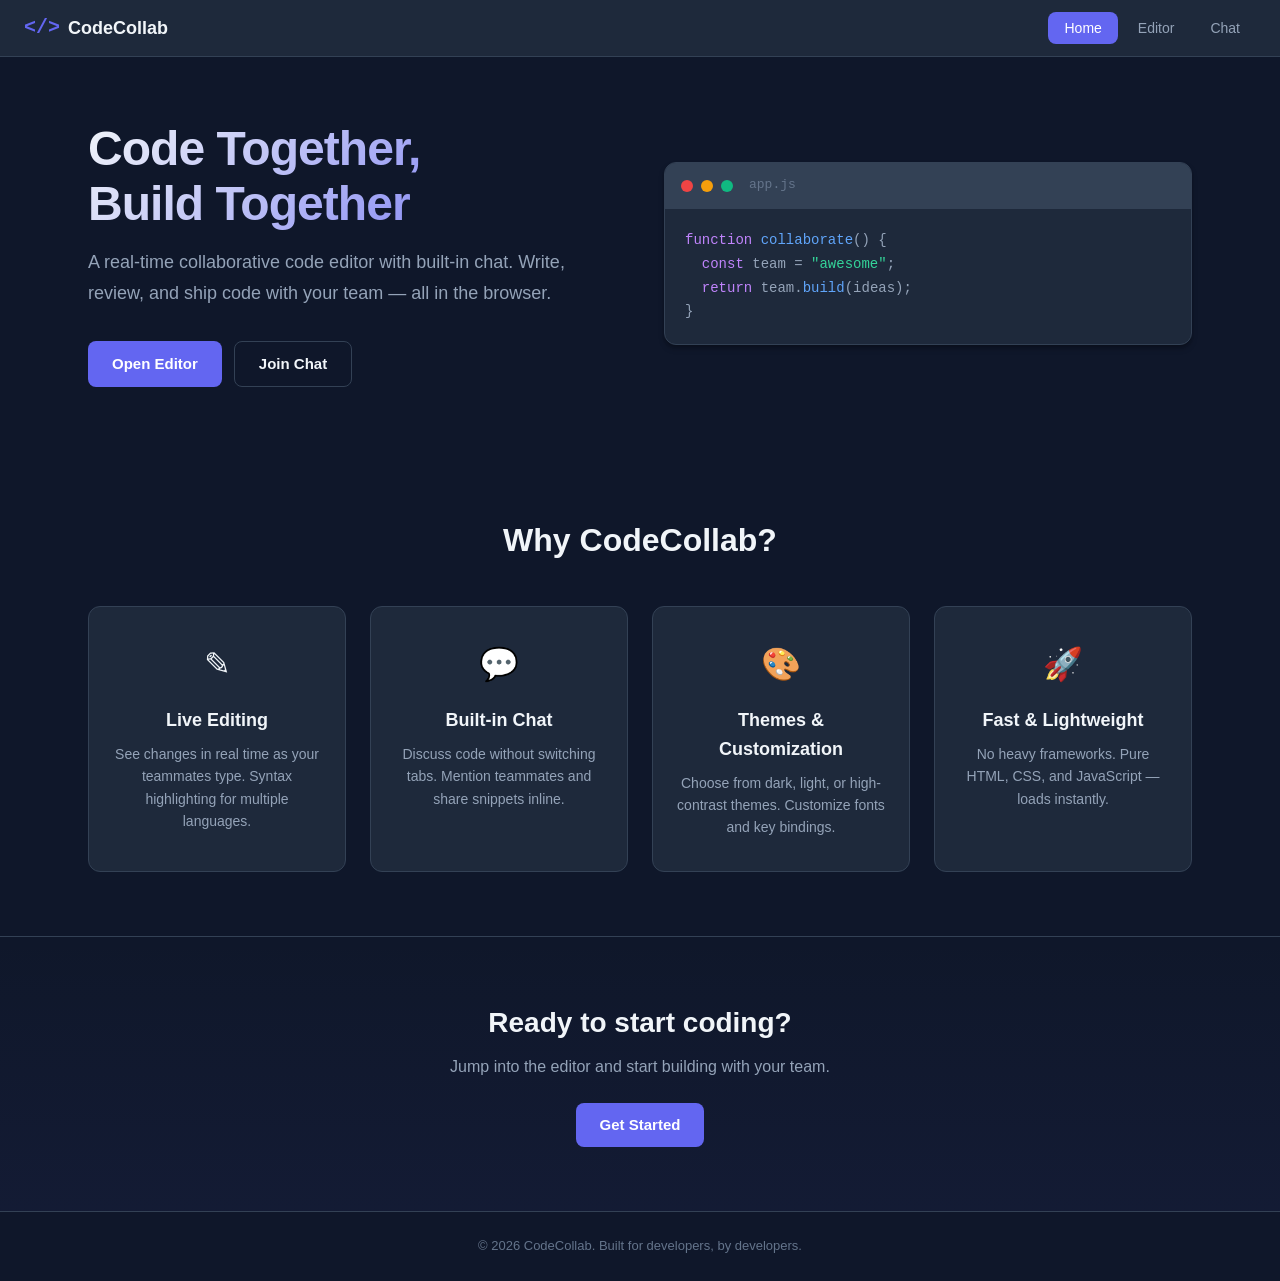
==== index.html @ 198707e9 "Add CodeCollab web app: landing page, code editor, and team chat - Landing page with hero section, f" ====
<!DOCTYPE html>
<html lang="en">
<head>
  <meta charset="UTF-8">
  <meta name="viewport" content="width=device-width, initial-scale=1.0">
  <title>CodeCollab — Code Together, Build Together</title>
  <link rel="stylesheet" href="css/styles.css">
  <link rel="stylesheet" href="css/landing.css">
</head>
<body>
  <nav class="navbar">
    <div class="nav-brand">
      <span class="logo">&#60;/&#62;</span>
      <span class="brand-name">CodeCollab</span>
    </div>
    <ul class="nav-links">
      <li><a href="index.html" class="active">Home</a></li>
      <li><a href="editor.html">Editor</a></li>
      <li><a href="chat.html">Chat</a></li>
    </ul>
  </nav>

  <main class="landing">
    <section class="hero">
      <div class="hero-content">
        <h1>Code Together,<br>Build Together</h1>
        <p class="hero-subtitle">
          A real-time collaborative code editor with built-in chat.
          Write, review, and ship code with your team — all in the browser.
        </p>
        <div class="hero-actions">
          <a href="editor.html" class="btn btn-primary">Open Editor</a>
          <a href="chat.html" class="btn btn-secondary">Join Chat</a>
        </div>
      </div>
      <div class="hero-visual">
        <div class="code-window">
          <div class="window-bar">
            <span class="dot red"></span>
            <span class="dot yellow"></span>
            <span class="dot green"></span>
            <span class="window-title">app.js</span>
          </div>
          <pre class="code-preview"><code><span class="kw">function</span> <span class="fn">collaborate</span>() {
  <span class="kw">const</span> team = <span class="str">"awesome"</span>;
  <span class="kw">return</span> team.<span class="fn">build</span>(ideas);
}</code></pre>
        </div>
      </div>
    </section>

    <section class="features">
      <h2>Why CodeCollab?</h2>
      <div class="feature-grid">
        <div class="feature-card">
          <div class="feature-icon">&#9998;</div>
          <h3>Live Editing</h3>
          <p>See changes in real time as your teammates type. Syntax highlighting for multiple languages.</p>
        </div>
        <div class="feature-card">
          <div class="feature-icon">&#128172;</div>
          <h3>Built-in Chat</h3>
          <p>Discuss code without switching tabs. Mention teammates and share snippets inline.</p>
        </div>
        <div class="feature-card">
          <div class="feature-icon">&#127912;</div>
          <h3>Themes &amp; Customization</h3>
          <p>Choose from dark, light, or high-contrast themes. Customize fonts and key bindings.</p>
        </div>
        <div class="feature-card">
          <div class="feature-icon">&#128640;</div>
          <h3>Fast &amp; Lightweight</h3>
          <p>No heavy frameworks. Pure HTML, CSS, and JavaScript — loads instantly.</p>
        </div>
      </div>
    </section>

    <section class="cta">
      <h2>Ready to start coding?</h2>
      <p>Jump into the editor and start building with your team.</p>
      <a href="editor.html" class="btn btn-primary">Get Started</a>
    </section>
  </main>

  <footer class="footer">
    <p>&copy; 2026 CodeCollab. Built for developers, by developers.</p>
  </footer>
</body>
</html>
---- css/styles.css ----
/* ===== Global Styles ===== */
*,
*::before,
*::after {
  margin: 0;
  padding: 0;
  box-sizing: border-box;
}

:root {
  --bg-primary: #0f172a;
  --bg-secondary: #1e293b;
  --bg-tertiary: #334155;
  --text-primary: #f1f5f9;
  --text-secondary: #94a3b8;
  --text-muted: #64748b;
  --accent: #6366f1;
  --accent-hover: #818cf8;
  --border: #334155;
  --success: #10b981;
  --warning: #f59e0b;
  --danger: #ef4444;
  --font-sans: "Inter", -apple-system, BlinkMacSystemFont, "Segoe UI", Roboto, sans-serif;
  --font-mono: "Fira Code", "JetBrains Mono", "Cascadia Code", Consolas, monospace;
  --radius: 8px;
  --shadow: 0 4px 6px -1px rgba(0, 0, 0, 0.3), 0 2px 4px -2px rgba(0, 0, 0, 0.2);
}

html {
  font-size: 16px;
  scroll-behavior: smooth;
}

body {
  font-family: var(--font-sans);
  background-color: var(--bg-primary);
  color: var(--text-primary);
  line-height: 1.6;
  min-height: 100vh;
}

a {
  color: var(--accent);
  text-decoration: none;
  transition: color 0.2s;
}

a:hover {
  color: var(--accent-hover);
}

/* ===== Navbar ===== */
.navbar {
  display: flex;
  align-items: center;
  justify-content: space-between;
  padding: 0.75rem 1.5rem;
  background: var(--bg-secondary);
  border-bottom: 1px solid var(--border);
  position: sticky;
  top: 0;
  z-index: 100;
}

.nav-brand {
  display: flex;
  align-items: center;
  gap: 0.5rem;
}

.logo {
  font-family: var(--font-mono);
  font-size: 1.25rem;
  font-weight: 700;
  color: var(--accent);
}

.brand-name {
  font-size: 1.125rem;
  font-weight: 600;
  color: var(--text-primary);
}

.nav-links {
  display: flex;
  list-style: none;
  gap: 0.25rem;
}

.nav-links a {
  padding: 0.5rem 1rem;
  border-radius: var(--radius);
  color: var(--text-secondary);
  font-size: 0.875rem;
  font-weight: 500;
  transition: background 0.2s, color 0.2s;
}

.nav-links a:hover {
  background: var(--bg-tertiary);
  color: var(--text-primary);
}

.nav-links a.active {
  background: var(--accent);
  color: white;
}

/* ===== Buttons ===== */
.btn {
  display: inline-flex;
  align-items: center;
  justify-content: center;
  padding: 0.625rem 1.5rem;
  border-radius: var(--radius);
  font-size: 0.9375rem;
  font-weight: 600;
  border: none;
  cursor: pointer;
  transition: all 0.2s;
  text-decoration: none;
}

.btn-primary {
  background: var(--accent);
  color: white;
}

.btn-primary:hover {
  background: var(--accent-hover);
  color: white;
  transform: translateY(-1px);
  box-shadow: 0 4px 12px rgba(99, 102, 241, 0.4);
}

.btn-secondary {
  background: transparent;
  color: var(--text-primary);
  border: 1px solid var(--border);
}

.btn-secondary:hover {
  background: var(--bg-tertiary);
  color: white;
  border-color: var(--text-muted);
}

.btn-icon {
  background: transparent;
  border: none;
  color: var(--text-secondary);
  font-size: 1.125rem;
  cursor: pointer;
  padding: 0.25rem;
  border-radius: 4px;
  transition: background 0.2s, color 0.2s;
  line-height: 1;
}

.btn-icon:hover {
  background: var(--bg-tertiary);
  color: var(--text-primary);
}

/* ===== Footer ===== */
.footer {
  text-align: center;
  padding: 1.5rem;
  color: var(--text-muted);
  font-size: 0.8125rem;
  border-top: 1px solid var(--border);
}

/* ===== Utilities ===== */
.status-dot {
  display: inline-block;
  width: 8px;
  height: 8px;
  border-radius: 50%;
}

.status-dot.online {
  background: var(--success);
}

.status-dot.offline {
  background: var(--text-muted);
}

/* ===== Scrollbar ===== */
::-webkit-scrollbar {
  width: 6px;
  height: 6px;
}

::-webkit-scrollbar-track {
  background: var(--bg-primary);
}

::-webkit-scrollbar-thumb {
  background: var(--bg-tertiary);
  border-radius: 3px;
}

::-webkit-scrollbar-thumb:hover {
  background: var(--text-muted);
}

/* ===== Responsive ===== */
@media (max-width: 768px) {
  .navbar {
    flex-direction: column;
    gap: 0.5rem;
    padding: 0.75rem;
  }

  .nav-links a {
    padding: 0.375rem 0.75rem;
    font-size: 0.8125rem;
  }
}
---- css/landing.css ----
/* ===== Hero Section ===== */
.hero {
  display: grid;
  grid-template-columns: 1fr 1fr;
  gap: 3rem;
  align-items: center;
  padding: 4rem 3rem;
  max-width: 1200px;
  margin: 0 auto;
}

.hero h1 {
  font-size: 3rem;
  font-weight: 800;
  line-height: 1.15;
  letter-spacing: -0.02em;
  background: linear-gradient(135deg, var(--text-primary) 0%, var(--accent) 100%);
  -webkit-background-clip: text;
  -webkit-text-fill-color: transparent;
  background-clip: text;
}

.hero-subtitle {
  margin-top: 1rem;
  font-size: 1.125rem;
  color: var(--text-secondary);
  line-height: 1.7;
  max-width: 500px;
}

.hero-actions {
  display: flex;
  gap: 0.75rem;
  margin-top: 2rem;
}

/* Code Window Preview */
.code-window {
  background: var(--bg-secondary);
  border-radius: 12px;
  border: 1px solid var(--border);
  overflow: hidden;
  box-shadow: var(--shadow);
}

.window-bar {
  display: flex;
  align-items: center;
  gap: 0.5rem;
  padding: 0.75rem 1rem;
  background: var(--bg-tertiary);
  border-bottom: 1px solid var(--border);
}

.dot {
  width: 12px;
  height: 12px;
  border-radius: 50%;
}

.dot.red { background: var(--danger); }
.dot.yellow { background: var(--warning); }
.dot.green { background: var(--success); }

.window-title {
  margin-left: 0.5rem;
  font-size: 0.8125rem;
  color: var(--text-muted);
  font-family: var(--font-mono);
}

.code-preview {
  padding: 1.25rem;
  font-family: var(--font-mono);
  font-size: 0.875rem;
  line-height: 1.7;
  color: var(--text-secondary);
  overflow-x: auto;
}

.code-preview .kw { color: #c084fc; }
.code-preview .fn { color: #60a5fa; }
.code-preview .str { color: #34d399; }

/* ===== Features Section ===== */
.features {
  padding: 4rem 3rem;
  max-width: 1200px;
  margin: 0 auto;
  text-align: center;
}

.features h2 {
  font-size: 2rem;
  font-weight: 700;
  margin-bottom: 2.5rem;
}

.feature-grid {
  display: grid;
  grid-template-columns: repeat(auto-fit, minmax(220px, 1fr));
  gap: 1.5rem;
}

.feature-card {
  background: var(--bg-secondary);
  border: 1px solid var(--border);
  border-radius: 12px;
  padding: 2rem 1.5rem;
  text-align: center;
  transition: transform 0.2s, border-color 0.2s;
}

.feature-card:hover {
  transform: translateY(-4px);
  border-color: var(--accent);
}

.feature-icon {
  font-size: 2rem;
  margin-bottom: 1rem;
}

.feature-card h3 {
  font-size: 1.125rem;
  font-weight: 600;
  margin-bottom: 0.5rem;
}

.feature-card p {
  font-size: 0.875rem;
  color: var(--text-secondary);
  line-height: 1.6;
}

/* ===== CTA Section ===== */
.cta {
  text-align: center;
  padding: 4rem 2rem;
  background: linear-gradient(180deg, transparent 0%, rgba(99, 102, 241, 0.05) 100%);
  border-top: 1px solid var(--border);
}

.cta h2 {
  font-size: 1.75rem;
  font-weight: 700;
  margin-bottom: 0.5rem;
}

.cta p {
  color: var(--text-secondary);
  margin-bottom: 1.5rem;
}

/* ===== Responsive ===== */
@media (max-width: 768px) {
  .hero {
    grid-template-columns: 1fr;
    padding: 2rem 1.5rem;
    text-align: center;
  }

  .hero h1 {
    font-size: 2rem;
  }

  .hero-subtitle {
    margin-left: auto;
    margin-right: auto;
  }

  .hero-actions {
    justify-content: center;
  }

  .hero-visual {
    order: -1;
  }

  .features {
    padding: 2rem 1.5rem;
  }
}
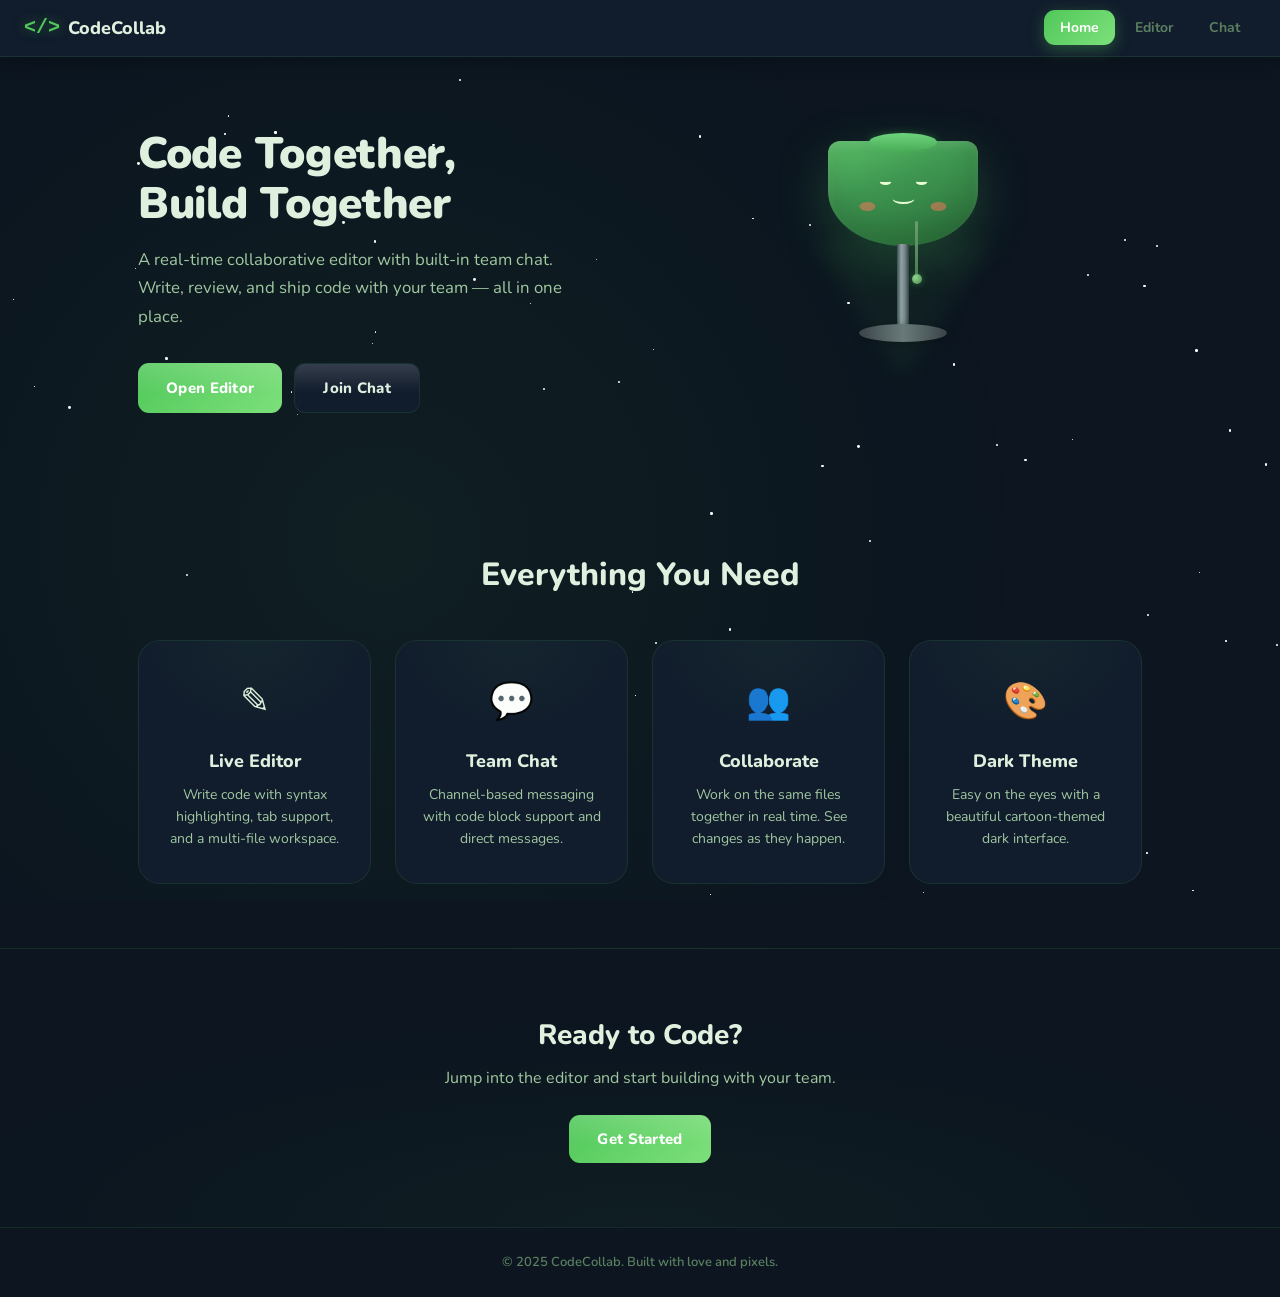
==== commit da1d3871: "Restyle CodeCollab with cartoon lamp theme - Dark navy background (#0c1520) with green glow accents " ====
--- a/index.html
+++ b/index.html
@@ -8,9 +8,12 @@
   <link rel="stylesheet" href="css/landing.css">
 </head>
 <body>
+  <div id="stars"></div>
+  <div class="glow-overlay"></div>
+
   <nav class="navbar">
     <div class="nav-brand">
-      <span class="logo">&#60;/&#62;</span>
+      <span class="logo">&lt;/&gt;</span>
       <span class="brand-name">CodeCollab</span>
     </div>
     <ul class="nav-links">
@@ -22,68 +25,78 @@
 
   <main class="landing">
     <section class="hero">
-      <div class="hero-content">
+      <div class="hero-text">
         <h1>Code Together,<br>Build Together</h1>
-        <p class="hero-subtitle">
-          A real-time collaborative code editor with built-in chat.
-          Write, review, and ship code with your team — all in the browser.
-        </p>
+        <p class="hero-subtitle">A real-time collaborative editor with built-in team chat. Write, review, and ship code with your team — all in one place.</p>
         <div class="hero-actions">
           <a href="editor.html" class="btn btn-primary">Open Editor</a>
           <a href="chat.html" class="btn btn-secondary">Join Chat</a>
         </div>
       </div>
-      <div class="hero-visual">
-        <div class="code-window">
-          <div class="window-bar">
-            <span class="dot red"></span>
-            <span class="dot yellow"></span>
-            <span class="dot green"></span>
-            <span class="window-title">app.js</span>
+
+      <div class="mascot-wrapper">
+        <div class="mascot">
+          <div class="lamp-shade">
+            <div class="lamp-shade-top"></div>
+            <div class="lamp-face">
+              <div class="lamp-eyes">
+                <div class="lamp-eye"></div>
+                <div class="lamp-eye"></div>
+              </div>
+              <div class="lamp-mouth"></div>
+              <div class="lamp-cheeks">
+                <div class="lamp-cheek"></div>
+                <div class="lamp-cheek"></div>
+              </div>
+            </div>
           </div>
-          <pre class="code-preview"><code><span class="kw">function</span> <span class="fn">collaborate</span>() {
-  <span class="kw">const</span> team = <span class="str">"awesome"</span>;
-  <span class="kw">return</span> team.<span class="fn">build</span>(ideas);
-}</code></pre>
+          <div class="lamp-pole"></div>
+          <div class="lamp-base"></div>
+          <div class="lamp-light-cone"></div>
+          <div class="lamp-cord">
+            <div class="lamp-cord-knob"></div>
+          </div>
         </div>
       </div>
     </section>
 
     <section class="features">
-      <h2>Why CodeCollab?</h2>
+      <h2>Everything You Need</h2>
       <div class="feature-grid">
         <div class="feature-card">
           <div class="feature-icon">&#9998;</div>
-          <h3>Live Editing</h3>
-          <p>See changes in real time as your teammates type. Syntax highlighting for multiple languages.</p>
+          <h3>Live Editor</h3>
+          <p>Write code with syntax highlighting, tab support, and a multi-file workspace.</p>
         </div>
         <div class="feature-card">
           <div class="feature-icon">&#128172;</div>
-          <h3>Built-in Chat</h3>
-          <p>Discuss code without switching tabs. Mention teammates and share snippets inline.</p>
+          <h3>Team Chat</h3>
+          <p>Channel-based messaging with code block support and direct messages.</p>
+        </div>
+        <div class="feature-card">
+          <div class="feature-icon">&#128101;</div>
+          <h3>Collaborate</h3>
+          <p>Work on the same files together in real time. See changes as they happen.</p>
         </div>
         <div class="feature-card">
           <div class="feature-icon">&#127912;</div>
-          <h3>Themes &amp; Customization</h3>
-          <p>Choose from dark, light, or high-contrast themes. Customize fonts and key bindings.</p>
-        </div>
-        <div class="feature-card">
-          <div class="feature-icon">&#128640;</div>
-          <h3>Fast &amp; Lightweight</h3>
-          <p>No heavy frameworks. Pure HTML, CSS, and JavaScript — loads instantly.</p>
+          <h3>Dark Theme</h3>
+          <p>Easy on the eyes with a beautiful cartoon-themed dark interface.</p>
         </div>
       </div>
     </section>
 
     <section class="cta">
-      <h2>Ready to start coding?</h2>
+      <h2>Ready to Code?</h2>
       <p>Jump into the editor and start building with your team.</p>
       <a href="editor.html" class="btn btn-primary">Get Started</a>
     </section>
   </main>
 
   <footer class="footer">
-    <p>&copy; 2026 CodeCollab. Built for developers, by developers.</p>
+    &copy; 2025 CodeCollab. Built with love and pixels.
   </footer>
+
+  <script src="js/stars.js"></script>
 </body>
 </html>
--- a/css/styles.css
+++ b/css/styles.css
@@ -1,4 +1,6 @@
-/* ===== Global Styles ===== */
+/* ===== Global Styles — Cartoon Lamp Theme ===== */
+@import url('https://fonts.googleapis.com/css2?family=Nunito:wght@400;600;700;800;900&display=swap');
+
 *,
 *::before,
 *::after {
@@ -8,22 +10,21 @@
 }
 
 :root {
-  --bg-primary: #0f172a;
-  --bg-secondary: #1e293b;
-  --bg-tertiary: #334155;
-  --text-primary: #f1f5f9;
-  --text-secondary: #94a3b8;
-  --text-muted: #64748b;
-  --accent: #6366f1;
-  --accent-hover: #818cf8;
-  --border: #334155;
-  --success: #10b981;
-  --warning: #f59e0b;
-  --danger: #ef4444;
-  --font-sans: "Inter", -apple-system, BlinkMacSystemFont, "Segoe UI", Roboto, sans-serif;
-  --font-mono: "Fira Code", "JetBrains Mono", "Cascadia Code", Consolas, monospace;
-  --radius: 8px;
-  --shadow: 0 4px 6px -1px rgba(0, 0, 0, 0.3), 0 2px 4px -2px rgba(0, 0, 0, 0.2);
+  --bg: #0c1520;
+  --card: #111c2c;
+  --green: #50c85a;
+  --green2: #7de07a;
+  --green-glow: rgba(80, 200, 90, 0.35);
+  --text: #dff0df;
+  --text-secondary: #a0c8a0;
+  --muted: #5a8060;
+  --input-bg: #09111d;
+  --border: rgba(80, 200, 90, 0.12);
+  --border-glow: rgba(80, 200, 90, 0.45);
+  --font: 'Nunito', sans-serif;
+  --font-mono: 'Fira Code', 'JetBrains Mono', Consolas, monospace;
+  --radius: 16px;
+  --radius-sm: 11px;
 }
 
 html {
@@ -32,21 +33,52 @@
 }
 
 body {
-  font-family: var(--font-sans);
-  background-color: var(--bg-primary);
-  color: var(--text-primary);
+  font-family: var(--font);
+  background: var(--bg);
+  color: var(--text);
   line-height: 1.6;
   min-height: 100vh;
+  position: relative;
+  overflow-x: hidden;
 }
 
 a {
-  color: var(--accent);
+  color: var(--green);
   text-decoration: none;
   transition: color 0.2s;
 }
 
 a:hover {
-  color: var(--accent-hover);
+  color: var(--green2);
+}
+
+/* ===== Star Field ===== */
+#stars {
+  position: fixed;
+  inset: 0;
+  pointer-events: none;
+  z-index: 0;
+  overflow: hidden;
+}
+
+.star {
+  position: absolute;
+  background: #fff;
+  border-radius: 50%;
+  animation: twinkle var(--d) ease-in-out infinite;
+}
+
+@keyframes twinkle {
+  0%, 100% { opacity: var(--min); }
+  50% { opacity: var(--max); }
+}
+
+.glow-overlay {
+  position: fixed;
+  inset: 0;
+  pointer-events: none;
+  z-index: 0;
+  background: radial-gradient(ellipse 50% 70% at 30% 60%, rgba(60, 170, 70, 0.07), transparent);
 }
 
 /* ===== Navbar ===== */
@@ -55,11 +87,12 @@
   align-items: center;
   justify-content: space-between;
   padding: 0.75rem 1.5rem;
-  background: var(--bg-secondary);
-  border-bottom: 1px solid var(--border);
+  background: var(--card);
+  border-bottom: 1.5px solid var(--border);
   position: sticky;
   top: 0;
   z-index: 100;
+  box-shadow: 0 2px 20px rgba(0, 0, 0, 0.3);
 }
 
 .nav-brand {
@@ -71,14 +104,15 @@
 .logo {
   font-family: var(--font-mono);
   font-size: 1.25rem;
-  font-weight: 700;
-  color: var(--accent);
+  font-weight: 900;
+  color: var(--green);
+  text-shadow: 0 0 12px rgba(80, 200, 90, 0.5);
 }
 
 .brand-name {
   font-size: 1.125rem;
-  font-weight: 600;
-  color: var(--text-primary);
+  font-weight: 800;
+  color: var(--text);
 }
 
 .nav-links {
@@ -89,21 +123,22 @@
 
 .nav-links a {
   padding: 0.5rem 1rem;
-  border-radius: var(--radius);
-  color: var(--text-secondary);
+  border-radius: var(--radius-sm);
+  color: var(--muted);
   font-size: 0.875rem;
-  font-weight: 500;
-  transition: background 0.2s, color 0.2s;
+  font-weight: 700;
+  transition: background 0.2s, color 0.2s, box-shadow 0.3s;
 }
 
 .nav-links a:hover {
-  background: var(--bg-tertiary);
-  color: var(--text-primary);
+  background: rgba(80, 200, 90, 0.08);
+  color: var(--text);
 }
 
 .nav-links a.active {
-  background: var(--accent);
-  color: white;
+  background: linear-gradient(135deg, var(--green), var(--green2));
+  color: white;
+  box-shadow: 0 4px 16px rgba(80, 200, 90, 0.35);
 }
 
 /* ===== Buttons ===== */
@@ -111,67 +146,85 @@
   display: inline-flex;
   align-items: center;
   justify-content: center;
-  padding: 0.625rem 1.5rem;
-  border-radius: var(--radius);
+  padding: 0.75rem 1.75rem;
+  border-radius: var(--radius-sm);
   font-size: 0.9375rem;
-  font-weight: 600;
+  font-weight: 800;
   border: none;
   cursor: pointer;
   transition: all 0.2s;
   text-decoration: none;
+  font-family: var(--font);
+  letter-spacing: 0.3px;
+  position: relative;
+  overflow: hidden;
+}
+
+.btn::after {
+  content: '';
+  position: absolute;
+  inset: 0;
+  background: linear-gradient(180deg, rgba(255, 255, 255, 0.15) 0%, transparent 60%);
+  pointer-events: none;
 }
 
 .btn-primary {
-  background: var(--accent);
+  background: linear-gradient(135deg, var(--green), var(--green2));
   color: white;
 }
 
 .btn-primary:hover {
-  background: var(--accent-hover);
   color: white;
   transform: translateY(-1px);
-  box-shadow: 0 4px 12px rgba(99, 102, 241, 0.4);
-}
+  box-shadow: 0 6px 28px rgba(80, 200, 90, 0.5);
+  filter: brightness(1.08);
+}
+
+.btn-primary:active { transform: scale(0.97); }
 
 .btn-secondary {
-  background: transparent;
-  color: var(--text-primary);
-  border: 1px solid var(--border);
+  background: var(--card);
+  color: var(--text);
+  border: 1.5px solid var(--border);
 }
 
 .btn-secondary:hover {
-  background: var(--bg-tertiary);
-  color: white;
-  border-color: var(--text-muted);
+  border-color: var(--border-glow);
+  color: white;
+  box-shadow: 0 0 20px rgba(80, 200, 90, 0.15);
 }
 
 .btn-icon {
   background: transparent;
   border: none;
-  color: var(--text-secondary);
+  color: var(--muted);
   font-size: 1.125rem;
   cursor: pointer;
   padding: 0.25rem;
   border-radius: 4px;
   transition: background 0.2s, color 0.2s;
   line-height: 1;
+  font-family: var(--font);
 }
 
 .btn-icon:hover {
-  background: var(--bg-tertiary);
-  color: var(--text-primary);
+  background: rgba(80, 200, 90, 0.1);
+  color: var(--green);
 }
 
 /* ===== Footer ===== */
 .footer {
   text-align: center;
   padding: 1.5rem;
-  color: var(--text-muted);
+  color: var(--muted);
   font-size: 0.8125rem;
-  border-top: 1px solid var(--border);
-}
-
-/* ===== Utilities ===== */
+  font-weight: 600;
+  border-top: 1.5px solid var(--border);
+  position: relative;
+  z-index: 1;
+}
+
+/* ===== Status Dots ===== */
 .status-dot {
   display: inline-block;
   width: 8px;
@@ -180,31 +233,19 @@
 }
 
 .status-dot.online {
-  background: var(--success);
+  background: var(--green);
+  box-shadow: 0 0 6px rgba(80, 200, 90, 0.6);
 }
 
 .status-dot.offline {
-  background: var(--text-muted);
+  background: var(--muted);
 }
 
 /* ===== Scrollbar ===== */
-::-webkit-scrollbar {
-  width: 6px;
-  height: 6px;
-}
-
-::-webkit-scrollbar-track {
-  background: var(--bg-primary);
-}
-
-::-webkit-scrollbar-thumb {
-  background: var(--bg-tertiary);
-  border-radius: 3px;
-}
-
-::-webkit-scrollbar-thumb:hover {
-  background: var(--text-muted);
-}
+::-webkit-scrollbar { width: 6px; height: 6px; }
+::-webkit-scrollbar-track { background: var(--bg); }
+::-webkit-scrollbar-thumb { background: rgba(80, 200, 90, 0.2); border-radius: 3px; }
+::-webkit-scrollbar-thumb:hover { background: rgba(80, 200, 90, 0.4); }
 
 /* ===== Responsive ===== */
 @media (max-width: 768px) {
@@ -213,7 +254,6 @@
     gap: 0.5rem;
     padding: 0.75rem;
   }
-
   .nav-links a {
     padding: 0.375rem 0.75rem;
     font-size: 0.8125rem;
--- a/css/landing.css
+++ b/css/landing.css
@@ -1,31 +1,30 @@
-/* ===== Hero Section ===== */
+/* ===== Landing Page — Cartoon Theme ===== */
+.landing { position: relative; z-index: 1; }
+
 .hero {
   display: grid;
   grid-template-columns: 1fr 1fr;
   gap: 3rem;
   align-items: center;
   padding: 4rem 3rem;
-  max-width: 1200px;
+  max-width: 1100px;
   margin: 0 auto;
 }
 
 .hero h1 {
-  font-size: 3rem;
-  font-weight: 800;
+  font-size: 2.75rem;
+  font-weight: 900;
   line-height: 1.15;
-  letter-spacing: -0.02em;
-  background: linear-gradient(135deg, var(--text-primary) 0%, var(--accent) 100%);
-  -webkit-background-clip: text;
-  -webkit-text-fill-color: transparent;
-  background-clip: text;
+  letter-spacing: -0.3px;
+  color: var(--text);
 }
 
 .hero-subtitle {
   margin-top: 1rem;
-  font-size: 1.125rem;
+  font-size: 1.05rem;
   color: var(--text-secondary);
   line-height: 1.7;
-  max-width: 500px;
+  max-width: 460px;
 }
 
 .hero-actions {
@@ -34,13 +33,178 @@
   margin-top: 2rem;
 }
 
-/* Code Window Preview */
+/* ===== Cartoon Lamp Mascot ===== */
+.mascot-wrapper {
+  display: flex;
+  justify-content: center;
+  align-items: center;
+}
+
+.mascot {
+  position: relative;
+  width: 220px;
+  height: 300px;
+  animation: float 4s ease-in-out infinite;
+}
+
+@keyframes float {
+  0%, 100% { transform: translateY(0); }
+  50% { transform: translateY(-12px); }
+}
+
+.lamp-shade {
+  position: absolute;
+  top: 20px;
+  left: 50%;
+  transform: translateX(-50%);
+  width: 150px;
+  height: 105px;
+  background: linear-gradient(160deg, #5abf68 0%, #3e9650 40%, #2a6e3a 100%);
+  border-radius: 12px 12px 75px 75px / 12px 12px 55px 55px;
+  box-shadow: 0 15px 50px rgba(80, 200, 90, 0.25), inset 0 -15px 30px rgba(0,0,0,0.15), inset 0 5px 10px rgba(255,255,255,0.1);
+}
+
+.lamp-shade-top {
+  position: absolute;
+  top: -8px;
+  left: 50%;
+  transform: translateX(-50%);
+  width: 68px;
+  height: 18px;
+  background: linear-gradient(180deg, #6ed47c, #4aad58);
+  border-radius: 50%;
+  box-shadow: 0 0 8px rgba(80, 200, 90, 0.3);
+}
+
+.lamp-face {
+  position: absolute;
+  top: 35px;
+  left: 50%;
+  transform: translateX(-50%);
+  display: flex;
+  flex-direction: column;
+  align-items: center;
+}
+
+.lamp-eyes { display: flex; gap: 24px; margin-top: 2px; }
+
+.lamp-eye {
+  width: 12px;
+  height: 7px;
+  border-bottom: 3px solid #e8ffd4;
+  border-radius: 0 0 50% 50%;
+  animation: blink 3.5s ease-in-out infinite;
+}
+
+@keyframes blink {
+  0%, 90%, 100% { transform: scaleY(1); }
+  94% { transform: scaleY(0.1); }
+}
+
+.lamp-mouth {
+  width: 22px;
+  height: 11px;
+  border-bottom: 2.8px solid #e8ffd4;
+  border-radius: 0 0 50% 50%;
+  margin-top: 8px;
+}
+
+.lamp-cheeks { display: flex; gap: 55px; margin-top: -2px; }
+
+.lamp-cheek {
+  width: 16px;
+  height: 9px;
+  background: rgba(255, 118, 90, 0.5);
+  border-radius: 50%;
+}
+
+.lamp-pole {
+  position: absolute;
+  top: 123px;
+  left: 50%;
+  transform: translateX(-50%);
+  width: 12px;
+  height: 85px;
+  background: linear-gradient(90deg, #374650, #94a0a8 35%, #788290 65%, #323a42);
+  border-radius: 0 0 4px 4px;
+}
+
+.lamp-base {
+  position: absolute;
+  top: 203px;
+  left: 50%;
+  transform: translateX(-50%);
+  width: 88px;
+  height: 18px;
+  background: linear-gradient(90deg, #3a4248, #6a747c 50%, #3a4248);
+  border-radius: 50%;
+  box-shadow: 0 2px 8px rgba(0, 0, 0, 0.3);
+}
+
+.lamp-light-cone {
+  position: absolute;
+  top: 120px;
+  left: 50%;
+  transform: translateX(-50%);
+  width: 0; height: 0;
+  border-left: 90px solid transparent;
+  border-right: 90px solid transparent;
+  border-top: 140px solid rgba(80, 200, 90, 0.06);
+  filter: blur(10px);
+  pointer-events: none;
+}
+
+.lamp-cord {
+  position: absolute;
+  top: 100px;
+  left: calc(50% + 12px);
+  width: 3px;
+  height: 55px;
+  background: linear-gradient(180deg, #6a9e6e, #4a7a50);
+  border-radius: 2px;
+  transform-origin: top center;
+  animation: sway 3s ease-in-out infinite;
+}
+
+.lamp-cord-knob {
+  position: absolute;
+  bottom: -8px;
+  left: 50%;
+  transform: translateX(-50%);
+  width: 10px; height: 10px;
+  background: radial-gradient(circle at 35% 35%, #8fd48e, #4a8a4e);
+  border-radius: 50%;
+  box-shadow: 0 0 6px rgba(80, 200, 90, 0.4);
+}
+
+@keyframes sway {
+  0%, 100% { transform: rotate(0deg); }
+  25% { transform: rotate(3deg); }
+  75% { transform: rotate(-3deg); }
+}
+
+/* ===== Code Window ===== */
 .code-window {
-  background: var(--bg-secondary);
-  border-radius: 12px;
-  border: 1px solid var(--border);
+  background: var(--card);
+  border-radius: 22px;
+  border: 1.5px solid var(--border);
   overflow: hidden;
-  box-shadow: var(--shadow);
+  box-shadow: 0 0 50px rgba(80, 200, 90, 0.08);
+  transition: border-color 0.5s, box-shadow 0.5s;
+  position: relative;
+}
+
+.code-window::before {
+  content: '';
+  position: absolute; inset: 0;
+  border-radius: 22px;
+  background: radial-gradient(ellipse 80% 60% at 50% 0%, rgba(80, 200, 90, 0.06), transparent 70%);
+  pointer-events: none;
+}
+
+.code-window:hover {
+  border-color: var(--border-glow);
+  box-shadow: 0 0 50px rgba(80, 200, 90, 0.18), 0 0 100px rgba(80, 200, 90, 0.06);
 }
 
 .window-bar {
@@ -48,24 +212,19 @@
   align-items: center;
   gap: 0.5rem;
   padding: 0.75rem 1rem;
-  background: var(--bg-tertiary);
-  border-bottom: 1px solid var(--border);
-}
-
-.dot {
-  width: 12px;
-  height: 12px;
-  border-radius: 50%;
-}
-
-.dot.red { background: var(--danger); }
-.dot.yellow { background: var(--warning); }
-.dot.green { background: var(--success); }
+  background: rgba(80, 200, 90, 0.04);
+  border-bottom: 1.5px solid var(--border);
+}
+
+.dot { width: 12px; height: 12px; border-radius: 50%; }
+.dot.red { background: #ef4444; box-shadow: 0 0 6px rgba(239,68,68,0.4); }
+.dot.yellow { background: #f59e0b; box-shadow: 0 0 6px rgba(245,158,11,0.4); }
+.dot.green { background: var(--green); box-shadow: 0 0 6px rgba(80,200,90,0.4); }
 
 .window-title {
   margin-left: 0.5rem;
   font-size: 0.8125rem;
-  color: var(--text-muted);
+  color: var(--muted);
   font-family: var(--font-mono);
 }
 
@@ -80,21 +239,19 @@
 
 .code-preview .kw { color: #c084fc; }
 .code-preview .fn { color: #60a5fa; }
-.code-preview .str { color: #34d399; }
-
-/* ===== Features Section ===== */
+.code-preview .str { color: var(--green2); }
+
+/* ===== Features ===== */
 .features {
   padding: 4rem 3rem;
-  max-width: 1200px;
+  max-width: 1100px;
   margin: 0 auto;
   text-align: center;
-}
-
-.features h2 {
-  font-size: 2rem;
-  font-weight: 700;
-  margin-bottom: 2.5rem;
-}
+  position: relative;
+  z-index: 1;
+}
+
+.features h2 { font-size: 2rem; font-weight: 800; margin-bottom: 2.5rem; }
 
 .feature-grid {
   display: grid;
@@ -103,81 +260,53 @@
 }
 
 .feature-card {
-  background: var(--bg-secondary);
-  border: 1px solid var(--border);
-  border-radius: 12px;
+  background: var(--card);
+  border: 1.5px solid var(--border);
+  border-radius: 22px;
   padding: 2rem 1.5rem;
   text-align: center;
-  transition: transform 0.2s, border-color 0.2s;
+  transition: transform 0.3s, border-color 0.5s, box-shadow 0.5s;
+  position: relative;
+  overflow: hidden;
+}
+
+.feature-card::before {
+  content: '';
+  position: absolute; inset: 0;
+  border-radius: 22px;
+  background: radial-gradient(ellipse 80% 60% at 50% 0%, rgba(80, 200, 90, 0.05), transparent 70%);
+  pointer-events: none;
 }
 
 .feature-card:hover {
-  transform: translateY(-4px);
-  border-color: var(--accent);
-}
-
-.feature-icon {
-  font-size: 2rem;
-  margin-bottom: 1rem;
-}
-
-.feature-card h3 {
-  font-size: 1.125rem;
-  font-weight: 600;
-  margin-bottom: 0.5rem;
-}
-
-.feature-card p {
-  font-size: 0.875rem;
-  color: var(--text-secondary);
-  line-height: 1.6;
-}
-
-/* ===== CTA Section ===== */
+  transform: translateY(-6px);
+  border-color: var(--border-glow);
+  box-shadow: 0 0 50px rgba(80, 200, 90, 0.18), 0 0 100px rgba(80, 200, 90, 0.06);
+}
+
+.feature-icon { font-size: 2.25rem; margin-bottom: 1rem; }
+.feature-card h3 { font-size: 1.125rem; font-weight: 800; margin-bottom: 0.5rem; }
+.feature-card p { font-size: 0.875rem; color: var(--text-secondary); line-height: 1.6; }
+
+/* ===== CTA ===== */
 .cta {
   text-align: center;
   padding: 4rem 2rem;
-  background: linear-gradient(180deg, transparent 0%, rgba(99, 102, 241, 0.05) 100%);
-  border-top: 1px solid var(--border);
-}
-
-.cta h2 {
-  font-size: 1.75rem;
-  font-weight: 700;
-  margin-bottom: 0.5rem;
-}
-
-.cta p {
-  color: var(--text-secondary);
-  margin-bottom: 1.5rem;
-}
+  background: radial-gradient(ellipse 60% 80% at 50% 100%, rgba(80, 200, 90, 0.05), transparent);
+  border-top: 1.5px solid var(--border);
+  position: relative;
+  z-index: 1;
+}
+
+.cta h2 { font-size: 1.75rem; font-weight: 800; margin-bottom: 0.5rem; }
+.cta p { color: var(--text-secondary); margin-bottom: 1.5rem; }
 
 /* ===== Responsive ===== */
 @media (max-width: 768px) {
-  .hero {
-    grid-template-columns: 1fr;
-    padding: 2rem 1.5rem;
-    text-align: center;
-  }
-
-  .hero h1 {
-    font-size: 2rem;
-  }
-
-  .hero-subtitle {
-    margin-left: auto;
-    margin-right: auto;
-  }
-
-  .hero-actions {
-    justify-content: center;
-  }
-
-  .hero-visual {
-    order: -1;
-  }
-
-  .features {
-    padding: 2rem 1.5rem;
-  }
-}
+  .hero { grid-template-columns: 1fr; padding: 2rem 1.5rem; text-align: center; }
+  .hero h1 { font-size: 2rem; }
+  .hero-subtitle { margin-left: auto; margin-right: auto; }
+  .hero-actions { justify-content: center; }
+  .mascot-wrapper { order: -1; }
+  .features { padding: 2rem 1.5rem; }
+}
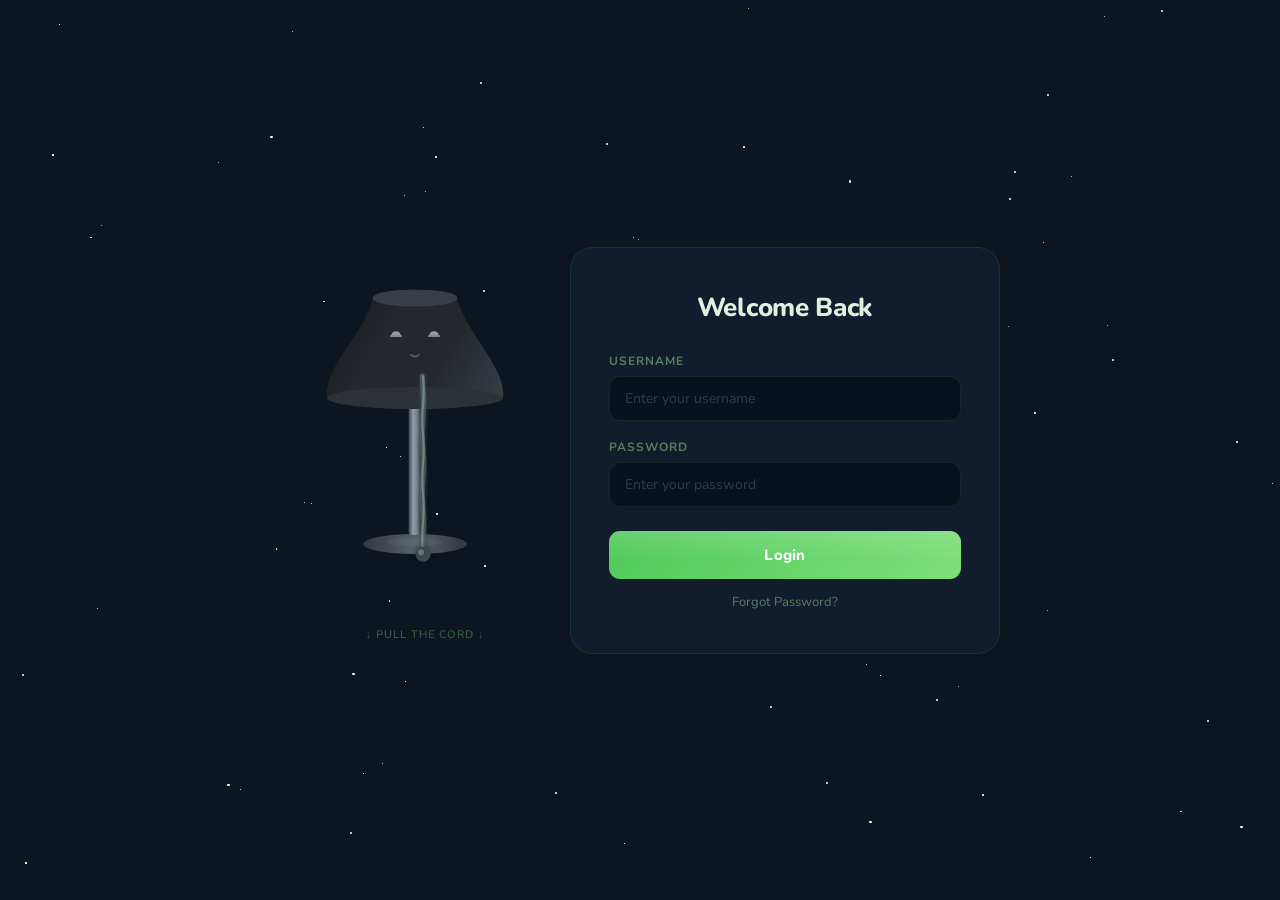
==== commit cb573106: "Replace app with cartoon lamp login page Delete all previous files (landing, editor, chat pages) and" ====
--- a/index.html
+++ b/index.html
@@ -1,102 +1,927 @@
 <!DOCTYPE html>
-<html lang="en">
+<html lang="es">
 <head>
-  <meta charset="UTF-8">
-  <meta name="viewport" content="width=device-width, initial-scale=1.0">
-  <title>CodeCollab — Code Together, Build Together</title>
-  <link rel="stylesheet" href="css/styles.css">
-  <link rel="stylesheet" href="css/landing.css">
+<meta charset="UTF-8">
+<meta name="viewport" content="width=device-width, initial-scale=1.0">
+<title>Lamp Login</title>
+<link href="https://fonts.googleapis.com/css2?family=Nunito:wght@400;600;700;800;900&display=swap" rel="stylesheet">
+<style>
+*, *::before, *::after { box-sizing: border-box; margin: 0; padding: 0; }
+
+:root {
+  --bg: #0c1520;
+  --card: #111c2c;
+  --green: #50c85a;
+  --green2: #7de07a;
+  --green-glow: rgba(80,200,90,0.35);
+  --text: #dff0df;
+  --muted: #5a8060;
+  --input-bg: #09111d;
+  --border: rgba(80,200,90,0.12);
+}
+
+html, body {
+  width: 100%; height: 100%;
+  background: var(--bg);
+  font-family: 'Nunito', sans-serif;
+  overflow: hidden;
+  display: flex; align-items: center; justify-content: center;
+}
+
+/* Animated star field */
+#stars {
+  position: fixed; inset: 0; pointer-events: none; z-index: 0;
+  overflow: hidden;
+}
+.star {
+  position: absolute;
+  background: #fff;
+  border-radius: 50%;
+  animation: twinkle var(--d) ease-in-out infinite;
+}
+@keyframes twinkle {
+  0%,100% { opacity: var(--min); }
+  50% { opacity: var(--max); }
+}
+
+#app {
+  position: relative; z-index: 1;
+  display: flex; align-items: center; gap: 0;
+  width: min(720px, 96vw);
+}
+
+/* ── LEFT: canvas ── */
+#left {
+  flex: 0 0 290px;
+  height: 440px;
+  position: relative;
+  user-select: none;
+}
+#lamp-canvas {
+  display: block;
+  width: 290px; height: 440px;
+}
+
+/* ── RIGHT: login card ── */
+#card {
+  flex: 1;
+  background: var(--card);
+  border-radius: 22px;
+  padding: 42px 38px;
+  border: 1.5px solid var(--border);
+  position: relative;
+  overflow: hidden;
+  transition: border-color 0.8s, box-shadow 0.8s;
+}
+#card::before {
+  content: '';
+  position: absolute; inset: 0;
+  border-radius: 22px;
+  background: radial-gradient(ellipse 80% 60% at 50% 0%, rgba(80,200,90,0.07), transparent 70%);
+  opacity: 0;
+  transition: opacity 0.8s;
+  pointer-events: none;
+}
+body.on #card {
+  border-color: rgba(80,200,90,0.45);
+  box-shadow: 0 0 50px rgba(80,200,90,0.18), 0 0 100px rgba(80,200,90,0.06);
+}
+body.on #card::before { opacity: 1; }
+
+/* Neon corner accents */
+#card::after {
+  content: '';
+  position: absolute;
+  top: -1px; left: -1px; right: -1px; bottom: -1px;
+  border-radius: 22px;
+  background: none;
+  box-shadow: inset 0 0 0 1.5px transparent;
+  pointer-events: none;
+  transition: box-shadow 0.8s;
+}
+body.on #card::after {
+  box-shadow: inset 0 0 0 1.5px rgba(80,200,90,0.2);
+}
+
+h1 {
+  color: var(--text);
+  font-size: 26px; font-weight: 800;
+  margin-bottom: 28px;
+  text-align: center;
+  letter-spacing: -0.3px;
+}
+
+.field { margin-bottom: 18px; }
+label {
+  display: block;
+  color: var(--muted);
+  font-size: 12px; font-weight: 700;
+  letter-spacing: 1px;
+  text-transform: uppercase;
+  margin-bottom: 7px;
+}
+input {
+  width: 100%;
+  background: var(--input-bg);
+  border: 1.5px solid rgba(255,255,255,0.07);
+  border-radius: 11px;
+  padding: 12px 15px;
+  color: var(--text);
+  font-family: 'Nunito', sans-serif;
+  font-size: 14px;
+  outline: none;
+  transition: border-color 0.3s, box-shadow 0.3s;
+  -webkit-appearance: none;
+}
+input::placeholder { color: rgba(255,255,255,0.18); }
+input:focus {
+  border-color: var(--green);
+  box-shadow: 0 0 0 3px rgba(80,200,90,0.14);
+}
+
+#login-btn {
+  width: 100%;
+  margin-top: 6px;
+  padding: 14px;
+  background: linear-gradient(135deg, var(--green), var(--green2));
+  border: none; border-radius: 11px;
+  color: #fff;
+  font-family: 'Nunito', sans-serif;
+  font-size: 15px; font-weight: 800;
+  cursor: pointer;
+  position: relative; overflow: hidden;
+  transition: transform 0.15s, box-shadow 0.3s, filter 0.3s;
+  letter-spacing: 0.3px;
+}
+#login-btn::after {
+  content: '';
+  position: absolute; inset: 0;
+  background: linear-gradient(180deg, rgba(255,255,255,0.15) 0%, transparent 60%);
+  pointer-events: none;
+}
+#login-btn:hover {
+  transform: translateY(-1px);
+  box-shadow: 0 6px 28px rgba(80,200,90,0.5);
+  filter: brightness(1.08);
+}
+#login-btn:active { transform: scale(0.97); }
+
+#ripple-container {
+  position: absolute; inset: 0; pointer-events: none; overflow: hidden; border-radius: 11px;
+}
+.ripple {
+  position: absolute;
+  border-radius: 50%;
+  background: rgba(255,255,255,0.3);
+  transform: scale(0);
+  animation: ripple-anim 0.55s ease-out forwards;
+}
+@keyframes ripple-anim {
+  to { transform: scale(4); opacity: 0; }
+}
+
+.forgot {
+  text-align: center; margin-top: 14px;
+  color: var(--muted); font-size: 13px;
+  cursor: pointer;
+  transition: color 0.2s;
+  display: block;
+}
+.forgot:hover { color: var(--green); }
+
+/* Hint tooltip */
+#hint {
+  position: absolute;
+  bottom: 28px; left: 50%;
+  transform: translateX(-50%);
+  color: rgba(100,160,100,0.5);
+  font-size: 11px; font-weight: 600;
+  letter-spacing: 1px;
+  text-transform: uppercase;
+  white-space: nowrap;
+  animation: hintpulse 2.5s ease-in-out infinite;
+  pointer-events: none;
+  opacity: 1; transition: opacity 0.5s;
+}
+body.on #hint { opacity: 0; }
+@keyframes hintpulse {
+  0%,100% { opacity: 0.3; }
+  50% { opacity: 0.7; }
+}
+
+/* Ambient page glow */
+#glow-overlay {
+  position: fixed; inset: 0; pointer-events: none; z-index: 0;
+  background: radial-gradient(ellipse 50% 70% at 30% 60%, rgba(60,170,70,0.07), transparent);
+  opacity: 0; transition: opacity 1.2s;
+}
+body.on #glow-overlay { opacity: 1; }
+</style>
 </head>
 <body>
-  <div id="stars"></div>
-  <div class="glow-overlay"></div>
-
-  <nav class="navbar">
-    <div class="nav-brand">
-      <span class="logo">&lt;/&gt;</span>
-      <span class="brand-name">CodeCollab</span>
+
+<div id="stars"></div>
+<div id="glow-overlay"></div>
+
+<div id="app">
+  <!-- LAMP CANVAS -->
+  <div id="left">
+    <canvas id="lamp-canvas" width="290" height="440"></canvas>
+    <div id="hint">↓ pull the cord ↓</div>
+  </div>
+
+  <!-- LOGIN CARD -->
+  <div id="card">
+    <h1>Welcome Back</h1>
+    <div class="field">
+      <label>Username</label>
+      <input type="text" id="inp-user" placeholder="Enter your username" autocomplete="off">
     </div>
-    <ul class="nav-links">
-      <li><a href="index.html" class="active">Home</a></li>
-      <li><a href="editor.html">Editor</a></li>
-      <li><a href="chat.html">Chat</a></li>
-    </ul>
-  </nav>
-
-  <main class="landing">
-    <section class="hero">
-      <div class="hero-text">
-        <h1>Code Together,<br>Build Together</h1>
-        <p class="hero-subtitle">A real-time collaborative editor with built-in team chat. Write, review, and ship code with your team — all in one place.</p>
-        <div class="hero-actions">
-          <a href="editor.html" class="btn btn-primary">Open Editor</a>
-          <a href="chat.html" class="btn btn-secondary">Join Chat</a>
-        </div>
-      </div>
-
-      <div class="mascot-wrapper">
-        <div class="mascot">
-          <div class="lamp-shade">
-            <div class="lamp-shade-top"></div>
-            <div class="lamp-face">
-              <div class="lamp-eyes">
-                <div class="lamp-eye"></div>
-                <div class="lamp-eye"></div>
-              </div>
-              <div class="lamp-mouth"></div>
-              <div class="lamp-cheeks">
-                <div class="lamp-cheek"></div>
-                <div class="lamp-cheek"></div>
-              </div>
-            </div>
-          </div>
-          <div class="lamp-pole"></div>
-          <div class="lamp-base"></div>
-          <div class="lamp-light-cone"></div>
-          <div class="lamp-cord">
-            <div class="lamp-cord-knob"></div>
-          </div>
-        </div>
-      </div>
-    </section>
-
-    <section class="features">
-      <h2>Everything You Need</h2>
-      <div class="feature-grid">
-        <div class="feature-card">
-          <div class="feature-icon">&#9998;</div>
-          <h3>Live Editor</h3>
-          <p>Write code with syntax highlighting, tab support, and a multi-file workspace.</p>
-        </div>
-        <div class="feature-card">
-          <div class="feature-icon">&#128172;</div>
-          <h3>Team Chat</h3>
-          <p>Channel-based messaging with code block support and direct messages.</p>
-        </div>
-        <div class="feature-card">
-          <div class="feature-icon">&#128101;</div>
-          <h3>Collaborate</h3>
-          <p>Work on the same files together in real time. See changes as they happen.</p>
-        </div>
-        <div class="feature-card">
-          <div class="feature-icon">&#127912;</div>
-          <h3>Dark Theme</h3>
-          <p>Easy on the eyes with a beautiful cartoon-themed dark interface.</p>
-        </div>
-      </div>
-    </section>
-
-    <section class="cta">
-      <h2>Ready to Code?</h2>
-      <p>Jump into the editor and start building with your team.</p>
-      <a href="editor.html" class="btn btn-primary">Get Started</a>
-    </section>
-  </main>
-
-  <footer class="footer">
-    &copy; 2025 CodeCollab. Built with love and pixels.
-  </footer>
-
-  <script src="js/stars.js"></script>
+    <div class="field">
+      <label>Password</label>
+      <input type="password" id="inp-pass" placeholder="Enter your password" autocomplete="off">
+    </div>
+    <button id="login-btn">
+      Login
+      <div id="ripple-container"></div>
+    </button>
+    <a class="forgot">Forgot Password?</a>
+  </div>
+</div>
+
+<script>
+/* ═══════════════════════════════════════════════════
+   STARS
+═══════════════════════════════════════════════════ */
+const starsEl = document.getElementById('stars');
+for (let i = 0; i < 80; i++) {
+  const s = document.createElement('div');
+  s.className = 'star';
+  const size = Math.random() * 2 + 0.5;
+  s.style.cssText = `
+    width:${size}px; height:${size}px;
+    left:${Math.random()*100}%; top:${Math.random()*100}%;
+    --d:${2 + Math.random()*4}s;
+    --min:${0.05 + Math.random()*0.1};
+    --max:${0.3 + Math.random()*0.5};
+    animation-delay:${Math.random()*4}s;
+  `;
+  starsEl.appendChild(s);
+}
+
+/* ═══════════════════════════════════════════════════
+   CANVAS & STATE
+═══════════════════════════════════════════════════ */
+const canvas = document.getElementById('lamp-canvas');
+const ctx = canvas.getContext('2d');
+const W = 290, H = 440;
+
+let lampOn = false;
+let T = 0;           // 0→1 smooth transition
+let squish = 0;      // lamp bounce squish
+let squishV = 0;
+let toggleFlash = 0; // flash when toggling
+
+/* ═══════════════════════════════════════════════════
+   LAMP GEOMETRY
+═══════════════════════════════════════════════════ */
+const LX = 135;          // lamp center X
+
+const SHADE_TOP_Y  = 62;
+const SHADE_BOT_Y  = 168;
+const SHADE_TOP_W  = 42;
+const SHADE_BOT_W  = 88;
+const SHADE_MID_W  = 72;
+
+const POLE_W       = 13;
+const POLE_TOP_Y   = SHADE_BOT_Y - 4;
+const POLE_BOT_Y   = 305;
+const BASE_Y       = 314;
+const BASE_RX      = 52;
+const BASE_RY      = 10;
+
+// Rope anchor: inner right of shade, near pole
+const ANCHOR_X = LX + 8;
+const ANCHOR_Y = SHADE_BOT_Y - 22;
+
+/* ═══════════════════════════════════════════════════
+   ROPE PHYSICS  (Verlet + constraint relaxation)
+═══════════════════════════════════════════════════ */
+const N_SEG   = 20;
+const SEG_LEN = 8.8;
+const GRAVITY = 0.34;
+const DAMPING = 0.982;
+const ITERS   = 30;
+
+let pts = [];
+
+function initRope() {
+  pts = [];
+  for (let i = 0; i <= N_SEG; i++) {
+    const y = ANCHOR_Y + i * SEG_LEN;
+    pts.push({
+      x: ANCHOR_X, y,
+      px: ANCHOR_X, py: y - 0.4,
+      fixed: i === 0
+    });
+  }
+}
+initRope();
+
+function stepRope() {
+  // Verlet integration
+  for (const p of pts) {
+    if (p.fixed || p === dragPt) continue;
+    const vx = (p.x - p.px) * DAMPING;
+    const vy = (p.y - p.py) * DAMPING;
+    p.px = p.x; p.py = p.y;
+    p.x += vx;
+    p.y += vy + GRAVITY;
+  }
+
+  // Constraint relaxation
+  for (let k = 0; k < ITERS; k++) {
+    pts[0].x = ANCHOR_X;
+    pts[0].y = ANCHOR_Y;
+
+    for (let i = 0; i < pts.length - 1; i++) {
+      const a = pts[i], b = pts[i+1];
+      const dx = b.x - a.x, dy = b.y - a.y;
+      const d  = Math.hypot(dx, dy) || 1e-9;
+      const f  = (d - SEG_LEN) / d * 0.5;
+
+      if (!a.fixed && a !== dragPt) {
+        a.x += dx * f;
+        a.y += dy * f;
+      }
+      if (!b.fixed && b !== dragPt) {
+        b.x -= dx * f;
+        b.y -= dy * f;
+      }
+    }
+  }
+}
+
+/* ═══════════════════════════════════════════════════
+   DRAG INTERACTION
+═══════════════════════════════════════════════════ */
+let dragPt    = null;
+let dragStartY = 0;
+let knobDelta  = 0;
+let mx = -999, my = -999;  // last mouse pos (canvas coords)
+
+const knob = () => pts[pts.length - 1];
+
+function canvasXY(e) {
+  const r  = canvas.getBoundingClientRect();
+  const sx = W / r.width, sy = H / r.height;
+  const cx = e.touches ? e.touches[0].clientX : e.clientX;
+  const cy = e.touches ? e.touches[0].clientY : e.clientY;
+  return { x: (cx - r.left)*sx, y: (cy - r.top)*sy };
+}
+
+function nearKnob(x, y) {
+  const k = knob();
+  return Math.hypot(x - k.x, y - k.y) < 24;
+}
+
+// Mouse
+canvas.addEventListener('mousedown', e => {
+  const p = canvasXY(e);
+  if (nearKnob(p.x, p.y)) {
+    dragPt = knob();
+    dragStartY = dragPt.y;
+    knobDelta  = 0;
+    canvas.style.cursor = 'grabbing';
+  }
+});
+canvas.addEventListener('mousemove', e => {
+  const p = canvasXY(e);
+  mx = p.x; my = p.y;
+  if (dragPt) {
+    dragPt.x = p.x;
+    dragPt.y = p.y;
+    knobDelta = p.y - dragStartY;
+  } else {
+    canvas.style.cursor = nearKnob(p.x, p.y) ? 'grab' : 'default';
+  }
+});
+canvas.addEventListener('mouseup', () => {
+  if (dragPt) {
+    if (knobDelta > 28) toggle();
+    const k = knob();
+    k.py = k.y + 10; // give a kick upward
+    dragPt = null;
+  }
+  canvas.style.cursor = 'default';
+});
+canvas.addEventListener('mouseleave', () => { dragPt = null; });
+
+canvas.addEventListener('dblclick', () => {
+  for (let i = 0; i < 3; i++) {
+    setTimeout(() => {
+      spawnParticles();
+      toggleFlash = Math.max(toggleFlash, 0.7);
+    }, i * 90);
+  }
+});
+
+// Touch
+canvas.addEventListener('touchstart', e => {
+  e.preventDefault();
+  const p = canvasXY(e);
+  if (nearKnob(p.x, p.y)) {
+    dragPt = knob();
+    dragStartY = dragPt.y;
+    knobDelta  = 0;
+  }
+}, { passive: false });
+canvas.addEventListener('touchmove', e => {
+  e.preventDefault();
+  if (!dragPt) return;
+  const p = canvasXY(e);
+  dragPt.x = p.x; dragPt.y = p.y;
+  knobDelta = p.y - dragStartY;
+}, { passive: false });
+canvas.addEventListener('touchend', () => {
+  if (dragPt) {
+    if (knobDelta > 28) toggle();
+    const k = knob();
+    k.py = k.y + 10;
+    dragPt = null;
+  }
+});
+
+/* ═══════════════════════════════════════════════════
+   TOGGLE
+═══════════════════════════════════════════════════ */
+function toggle() {
+  lampOn = !lampOn;
+  document.body.classList.toggle('on', lampOn);
+  squish   = 0.22;
+  squishV  = -0.06;
+  toggleFlash = 1;
+  spawnParticles();
+  if (lampOn) {
+    spawnParticles();
+    setTimeout(spawnParticles, 120);
+  }
+}
+
+/* ═══════════════════════════════════════════════════
+   PARTICLES  (sparkles on toggle)
+═══════════════════════════════════════════════════ */
+let particles = [];
+function spawnParticles() {
+  const cx = LX, cy = SHADE_BOT_Y + 10;
+  for (let i = 0; i < 20; i++) {
+    const angle = Math.random() * Math.PI * 2;
+    const speed = 1.5 + Math.random() * 3;
+    particles.push({
+      x: cx, y: cy,
+      vx: Math.cos(angle) * speed,
+      vy: Math.sin(angle) * speed - 1,
+      life: 1, decay: 0.025 + Math.random() * 0.02,
+      r: 1.5 + Math.random() * 2.5
+    });
+  }
+}
+function updateParticles() {
+  particles = particles.filter(p => p.life > 0);
+  for (const p of particles) {
+    p.x += p.vx; p.y += p.vy;
+    p.vy += 0.06;
+    p.vx *= 0.97; p.vy *= 0.97;
+    p.life -= p.decay;
+  }
+}
+
+/* ═══════════════════════════════════════════════════
+   COLOR UTILS
+═══════════════════════════════════════════════════ */
+function lerp(a, b, t) { return a + (b - a) * t; }
+function ease(t) { return t < .5 ? 2*t*t : -1+(4-2*t)*t; }
+function lc(a, b, t) {
+  return [
+    Math.round(lerp(a[0],b[0],t)),
+    Math.round(lerp(a[1],b[1],t)),
+    Math.round(lerp(a[2],b[2],t))
+  ];
+}
+const rgb  = c => `rgb(${c[0]},${c[1]},${c[2]})`;
+const rgba = (c,a) => `rgba(${c[0]},${c[1]},${c[2]},${a})`;
+
+/* ═══════════════════════════════════════════════════
+   DRAWING
+═══════════════════════════════════════════════════ */
+function drawScene(t) {
+  ctx.clearRect(0, 0, W, H);
+
+  /* Floor ambient light */
+  if (t > 0.01) {
+    const fg = ctx.createRadialGradient(LX, BASE_Y + 30, 0, LX, BASE_Y + 30, 200);
+    fg.addColorStop(0, `rgba(70,200,80,${t * 0.09})`);
+    fg.addColorStop(1, 'rgba(0,0,0,0)');
+    ctx.fillStyle = fg;
+    ctx.fillRect(0, 0, W, H);
+  }
+
+  /* Squish transform around base */
+  ctx.save();
+  ctx.translate(LX, BASE_Y);
+  ctx.scale(1, 1 + squish);
+  ctx.translate(-LX, -BASE_Y);
+
+  drawLightCone(t);
+  drawBase(t);
+  drawPole(t);
+  drawShade(t);
+  drawFace(t);
+  drawParticles(t);
+
+  ctx.restore();
+
+  drawRope(t);
+  drawKnob(t);
+}
+
+/* ── LIGHT CONE ── */
+function drawLightCone(t) {
+  if (t < 0.02) return;
+  const alpha = t * 0.16;
+  const cg = ctx.createRadialGradient(LX, SHADE_BOT_Y + 10, 5, LX, SHADE_BOT_Y + 100, 190);
+  cg.addColorStop(0, `rgba(130,240,100,${alpha * 1.4})`);
+  cg.addColorStop(0.4, `rgba(80,200,80,${alpha})`);
+  cg.addColorStop(1, 'rgba(0,0,0,0)');
+  ctx.save();
+  ctx.fillStyle = cg;
+  ctx.beginPath();
+  ctx.moveTo(LX - SHADE_BOT_W + 5, SHADE_BOT_Y + 8);
+  ctx.lineTo(LX - 150, H + 10);
+  ctx.lineTo(LX + 150, H + 10);
+  ctx.lineTo(LX + SHADE_BOT_W - 5, SHADE_BOT_Y + 8);
+  ctx.closePath();
+  ctx.fill();
+
+  // Hard cone edge lines (subtle)
+  ctx.strokeStyle = `rgba(100,220,80,${t * 0.08})`;
+  ctx.lineWidth = 1;
+  ctx.beginPath();
+  ctx.moveTo(LX - SHADE_BOT_W + 5, SHADE_BOT_Y + 8);
+  ctx.lineTo(LX - 150, H + 10);
+  ctx.stroke();
+  ctx.beginPath();
+  ctx.moveTo(LX + SHADE_BOT_W - 5, SHADE_BOT_Y + 8);
+  ctx.lineTo(LX + 150, H + 10);
+  ctx.stroke();
+  ctx.restore();
+}
+
+/* ── BASE ── */
+function drawBase(t) {
+  const col = lc([72,78,85],[82,88,95], t);
+  const grd = ctx.createLinearGradient(LX - BASE_RX, BASE_Y, LX + BASE_RX, BASE_Y);
+  grd.addColorStop(0,   rgba(lc([50,56,62],[58,64,70],t), 1));
+  grd.addColorStop(0.5, rgba(lc([88,96,105],[100,110,118],t), 1));
+  grd.addColorStop(1,   rgba(lc([50,56,62],[58,64,70],t), 1));
+  ctx.fillStyle = grd;
+  ctx.beginPath();
+  ctx.ellipse(LX, BASE_Y, BASE_RX, BASE_RY, 0, 0, Math.PI*2);
+  ctx.fill();
+  // Rim highlight
+  ctx.fillStyle = `rgba(255,255,255,${0.04 + t*0.03})`;
+  ctx.beginPath();
+  ctx.ellipse(LX, BASE_Y - 2, BASE_RX*0.55, BASE_RY*0.38, 0, 0, Math.PI*2);
+  ctx.fill();
+}
+
+/* ── POLE ── */
+function drawPole(t) {
+  const grd = ctx.createLinearGradient(LX - POLE_W/2, 0, LX + POLE_W/2, 0);
+  grd.addColorStop(0,   `rgb(55,62,70)`);
+  grd.addColorStop(0.35,`rgb(148,158,168)`);
+  grd.addColorStop(0.65,`rgb(120,130,140)`);
+  grd.addColorStop(1,   `rgb(50,57,65)`);
+  ctx.fillStyle = grd;
+  ctx.beginPath();
+  ctx.roundRect(LX - POLE_W/2, POLE_TOP_Y, POLE_W, POLE_BOT_Y - POLE_TOP_Y, [0,0,3,3]);
+  ctx.fill();
+}
+
+/* ── SHADE ── */
+function drawShade(t) {
+  const colOff = [36,40,46], colOn = [62,150,75];
+  const colDkOff = [20,24,28], colDkOn = [38,100,50];
+  const colLtOff = [55,62,70], colLtOn = [110,200,120];
+
+  const col   = lc(colOff, colOn, t);
+  const colDk = lc(colDkOff, colDkOn, t);
+  const colLt = lc(colLtOff, colLtOn, t);
+
+  // Main shade trapezoid
+  const grd = ctx.createLinearGradient(LX - SHADE_BOT_W, SHADE_TOP_Y, LX + SHADE_BOT_W, SHADE_BOT_Y);
+  grd.addColorStop(0,    rgba(colDk, 1));
+  grd.addColorStop(0.35, rgba(col, 1));
+  grd.addColorStop(0.65, rgba(col, 1));
+  grd.addColorStop(1,    rgba(colLt, 1));
+
+  ctx.fillStyle = grd;
+  ctx.beginPath();
+  ctx.moveTo(LX - SHADE_TOP_W, SHADE_TOP_Y + 6);
+  ctx.bezierCurveTo(
+    LX - SHADE_TOP_W - 8, SHADE_TOP_Y + 40,
+    LX - SHADE_BOT_W - 4, SHADE_BOT_Y - 30,
+    LX - SHADE_BOT_W,     SHADE_BOT_Y
+  );
+  ctx.lineTo(LX + SHADE_BOT_W, SHADE_BOT_Y);
+  ctx.bezierCurveTo(
+    LX + SHADE_BOT_W + 4, SHADE_BOT_Y - 30,
+    LX + SHADE_TOP_W + 8, SHADE_TOP_Y + 40,
+    LX + SHADE_TOP_W,     SHADE_TOP_Y + 6
+  );
+  ctx.closePath();
+  ctx.fill();
+
+  // Inner glow when on
+  if (t > 0.01) {
+    const ig = ctx.createRadialGradient(LX, SHADE_BOT_Y - 25, 0, LX, SHADE_BOT_Y - 25, 80);
+    ig.addColorStop(0, `rgba(200,255,170,${t * 0.3})`);
+    ig.addColorStop(0.6, `rgba(100,220,80,${t * 0.1})`);
+    ig.addColorStop(1, 'rgba(0,0,0,0)');
+    ctx.save();
+    ctx.fillStyle = ig;
+    ctx.beginPath();
+    ctx.moveTo(LX - SHADE_TOP_W + 6, SHADE_TOP_Y + 10);
+    ctx.lineTo(LX + SHADE_TOP_W - 6, SHADE_TOP_Y + 10);
+    ctx.lineTo(LX + SHADE_BOT_W - 6, SHADE_BOT_Y - 5);
+    ctx.lineTo(LX - SHADE_BOT_W + 6, SHADE_BOT_Y - 5);
+    ctx.closePath();
+    ctx.fill();
+    ctx.restore();
+  }
+
+  // Top rim ellipse
+  const rimTop = lc([55,62,70],[82,160,95],t);
+  ctx.fillStyle = rgba(rimTop, 1);
+  ctx.beginPath();
+  ctx.ellipse(LX, SHADE_TOP_Y + 6, SHADE_TOP_W, 8, 0, 0, Math.PI*2);
+  ctx.fill();
+  ctx.strokeStyle = rgba(lc([65,72,80],[100,180,112],t), 0.6);
+  ctx.lineWidth = 1.2;
+  ctx.stroke();
+
+  // Bottom rim ellipse
+  const rimBot = lc([44,50,56],[72,145,85],t);
+  ctx.fillStyle = rgba(rimBot, 1);
+  ctx.beginPath();
+  ctx.ellipse(LX, SHADE_BOT_Y, SHADE_BOT_W, 11, 0, 0, Math.PI*2);
+  ctx.fill();
+}
+
+/* ── FACE ── */
+function drawFace(t) {
+  const cx = LX;
+  const cy = SHADE_TOP_Y + (SHADE_BOT_Y - SHADE_TOP_Y) * 0.5;
+  const eyeY  = cy - 9;
+  const eyeGap = 19;
+
+  ctx.save();
+
+  if (t < 0.5) {
+    /* SLEEPY / OFF face */
+    const f = 1 - t * 2; // 1→0
+    // Sleepy half-circle eyes
+    for (const s of [-1, 1]) {
+      const ex = cx + s * eyeGap;
+      ctx.fillStyle = rgba([160,170,165], 0.5 + f * 0.4);
+      ctx.beginPath();
+      ctx.arc(ex, eyeY, 4.8, Math.PI, 0, false);
+      ctx.fill();
+      // Lids
+      ctx.strokeStyle = rgba([130,140,135], 0.7 + f * 0.3);
+      ctx.lineWidth = 2;
+      ctx.lineCap = 'round';
+      ctx.beginPath();
+      ctx.moveTo(ex - 5, eyeY);
+      ctx.lineTo(ex + 5, eyeY);
+      ctx.stroke();
+    }
+    // Frown
+    ctx.strokeStyle = rgba([120,130,125], 0.6);
+    ctx.lineWidth = 1.8; ctx.lineCap = 'round';
+    ctx.beginPath();
+    ctx.arc(cx, cy + 6, 5.5, Math.PI * 0.25, Math.PI * 0.75, false);
+    ctx.stroke();
+
+  } else {
+    /* HAPPY / ON face */
+    const f = (t - 0.5) * 2; // 0→1
+
+    // Happy arch eyes  (∧ shape)
+    for (const s of [-1, 1]) {
+      const ex = cx + s * eyeGap;
+      ctx.strokeStyle = rgba([240,255,210], 0.85 + f * 0.15);
+      ctx.lineWidth = 2.8; ctx.lineCap = 'round';
+      ctx.beginPath();
+      ctx.arc(ex, eyeY + 4, 5.5, Math.PI * 1.15, Math.PI * 1.85, false);
+      ctx.stroke();
+    }
+    // Big smile
+    ctx.strokeStyle = rgba([240,255,200], 0.75 + f * 0.25);
+    ctx.lineWidth = 2.2; ctx.lineCap = 'round';
+    ctx.beginPath();
+    ctx.arc(cx, cy - 2, 11, Math.PI * 0.08, Math.PI * 0.92, false);
+    ctx.stroke();
+
+    // Blush cheeks
+    const ba = f * 0.52;
+    ctx.fillStyle = `rgba(255,118,90,${ba})`;
+    ctx.beginPath();
+    ctx.ellipse(cx - 28, cy + 1, 9, 5.5, 0.3, 0, Math.PI*2);
+    ctx.fill();
+    ctx.beginPath();
+    ctx.ellipse(cx + 28, cy + 1, 9, 5.5, -0.3, 0, Math.PI*2);
+    ctx.fill();
+  }
+
+  ctx.restore();
+}
+
+/* ── PARTICLES ── */
+function drawParticles(t) {
+  for (const p of particles) {
+    const alpha = p.life * 0.85;
+    const r = Math.max(0.001, p.r * p.life);
+    ctx.fillStyle = lampOn
+      ? `rgba(140,255,100,${alpha})`
+      : `rgba(200,220,200,${alpha})`;
+    ctx.beginPath();
+    ctx.arc(p.x, p.y, r, 0, Math.PI * 2);
+    ctx.fill();
+  }
+}
+
+/* ── ROPE ── */
+function drawRope(t) {
+  if (pts.length < 2) return;
+
+  const ropeCol = lc([86,96,101], [108,190,96], t);
+  const darkCol = lc([52,60,64], [74,142,78], t);
+  const lightCol = lc([128,138,144], [160,232,150], t);
+
+  function drawStrand(offsetPx, width, alpha, phase, color, shadowAlpha) {
+    ctx.save();
+    ctx.lineCap = 'round';
+    ctx.lineJoin = 'round';
+    ctx.strokeStyle = rgba(color, alpha);
+    ctx.lineWidth = width;
+    ctx.shadowColor = rgba([60,200,60], shadowAlpha);
+    ctx.shadowBlur = 4;
+
+    ctx.beginPath();
+    for (let i = 0; i < pts.length; i++) {
+      const p = pts[i];
+      const prev = pts[Math.max(0, i - 1)];
+      const next = pts[Math.min(pts.length - 1, i + 1)];
+      const dx = next.x - prev.x;
+      const dy = next.y - prev.y;
+      const len = Math.hypot(dx, dy) || 1;
+      const nx = -dy / len;
+      const ny = dx / len;
+      const twist = Math.sin(i * 0.95 + phase) * 0.7;
+      const taper = 1 - i / (pts.length - 1);
+      const ox = nx * (offsetPx * (0.55 + taper * 0.45) + twist);
+      const oy = ny * (offsetPx * (0.55 + taper * 0.45) + twist);
+      if (i === 0) ctx.moveTo(p.x + ox, p.y + oy);
+      else ctx.lineTo(p.x + ox, p.y + oy);
+    }
+    ctx.stroke();
+    ctx.restore();
+  }
+
+  // Base body of the rope
+  drawStrand(0, 8.5, 0.28 + t * 0.18, 0.0, darkCol, 0.06);
+  drawStrand(0, 5.2, 0.72, 1.7, ropeCol, 0.16);
+  drawStrand(0, 2.2, 0.85, 3.2, lightCol, 0.08);
+
+  // Tiny braided flecks to avoid the "stiff line" look
+  ctx.save();
+  for (let i = 1; i < pts.length - 1; i += 2) {
+    const p = pts[i];
+    const prev = pts[i - 1];
+    const next = pts[i + 1];
+    const dx = next.x - prev.x;
+    const dy = next.y - prev.y;
+    const len = Math.hypot(dx, dy) || 1;
+    const nx = -dy / len;
+    const ny = dx / len;
+    const side = i % 4 < 2 ? -1 : 1;
+    const x = p.x + nx * side * 2.1;
+    const y = p.y + ny * side * 2.1;
+    ctx.fillStyle = rgba(lightCol, 0.16);
+    ctx.beginPath();
+    ctx.arc(x, y, 0.8, 0, Math.PI * 2);
+    ctx.fill();
+  }
+  ctx.restore();
+}
+
+/* ── KNOB ── */
+function drawKnob(t) {
+  const k = knob();
+  const hover = Math.hypot(mx - k.x, my - k.y) < 24 || dragPt !== null;
+
+  ctx.save();
+  ctx.shadowColor = hover
+    ? rgba(lc([150,160,165],[80,220,80],t), 0.7)
+    : rgba([0,0,0], 0.3);
+  ctx.shadowBlur  = hover ? 14 : 6;
+
+  // Outer knob
+  const kc = lc([65,75,80],[72,168,60],t);
+  ctx.fillStyle = rgba(kc, 1);
+  ctx.beginPath();
+  ctx.arc(k.x, k.y, hover ? 9 : 7.5, 0, Math.PI*2);
+  ctx.fill();
+
+  // Inner shine
+  const kh = lc([110,122,128],[140,230,110],t);
+  ctx.fillStyle = rgba(kh, 0.9);
+  ctx.beginPath();
+  ctx.arc(k.x - 2, k.y - 2, 3, 0, Math.PI*2);
+  ctx.fill();
+
+  // Hover ring
+  if (hover) {
+    ctx.strokeStyle = rgba(lc([130,140,145],[100,230,90],t), 0.45);
+    ctx.lineWidth = 2;
+    ctx.beginPath();
+    ctx.arc(k.x, k.y, 13, 0, Math.PI*2);
+    ctx.stroke();
+  }
+
+  ctx.restore();
+}
+
+/* ── TOGGLE FLASH OVERLAY ── */
+function drawFlash() {
+  if (toggleFlash <= 0) return;
+  const a = toggleFlash * 0.25;
+  const c = lampOn ? [120,255,100] : [200,220,200];
+  ctx.fillStyle = `rgba(${c[0]},${c[1]},${c[2]},${a})`;
+  ctx.fillRect(0, 0, W, H);
+}
+
+/* ═══════════════════════════════════════════════════
+   MAIN LOOP
+═══════════════════════════════════════════════════ */
+function loop() {
+  // Smooth transition
+  const target = lampOn ? 1 : 0;
+  T += (target - T) * 0.055;
+  if (Math.abs(T - target) < 0.001) T = target;
+
+  // Squish spring
+  squishV += -squish * 0.14;
+  squishV *= 0.84;
+  squish  += squishV;
+  if (Math.abs(squish) < 0.0005 && Math.abs(squishV) < 0.0005) squish = 0;
+
+  // Flash decay
+  if (toggleFlash > 0) {
+    toggleFlash -= 0.055;
+    if (toggleFlash < 0) toggleFlash = 0;
+  }
+
+  stepRope();
+  updateParticles();
+
+  const t = ease(T);
+  drawScene(t);
+  drawFlash();
+
+  requestAnimationFrame(loop);
+}
+
+loop();
+
+/* ═══════════════════════════════════════════════════
+   BUTTON RIPPLE
+═══════════════════════════════════════════════════ */
+document.getElementById('login-btn').addEventListener('click', function(e) {
+  const rc = document.getElementById('ripple-container');
+  const r  = document.createElement('div');
+  r.className = 'ripple';
+  const rect = this.getBoundingClientRect();
+  const size = Math.max(rect.width, rect.height) * 1.2;
+  r.style.cssText = `
+    width:${size}px; height:${size}px;
+    left:${e.clientX - rect.left - size/2}px;
+    top:${e.clientY - rect.top  - size/2}px;
+  `;
+  rc.appendChild(r);
+  setTimeout(() => r.remove(), 600);
+});
+</script>
 </body>
 </html>
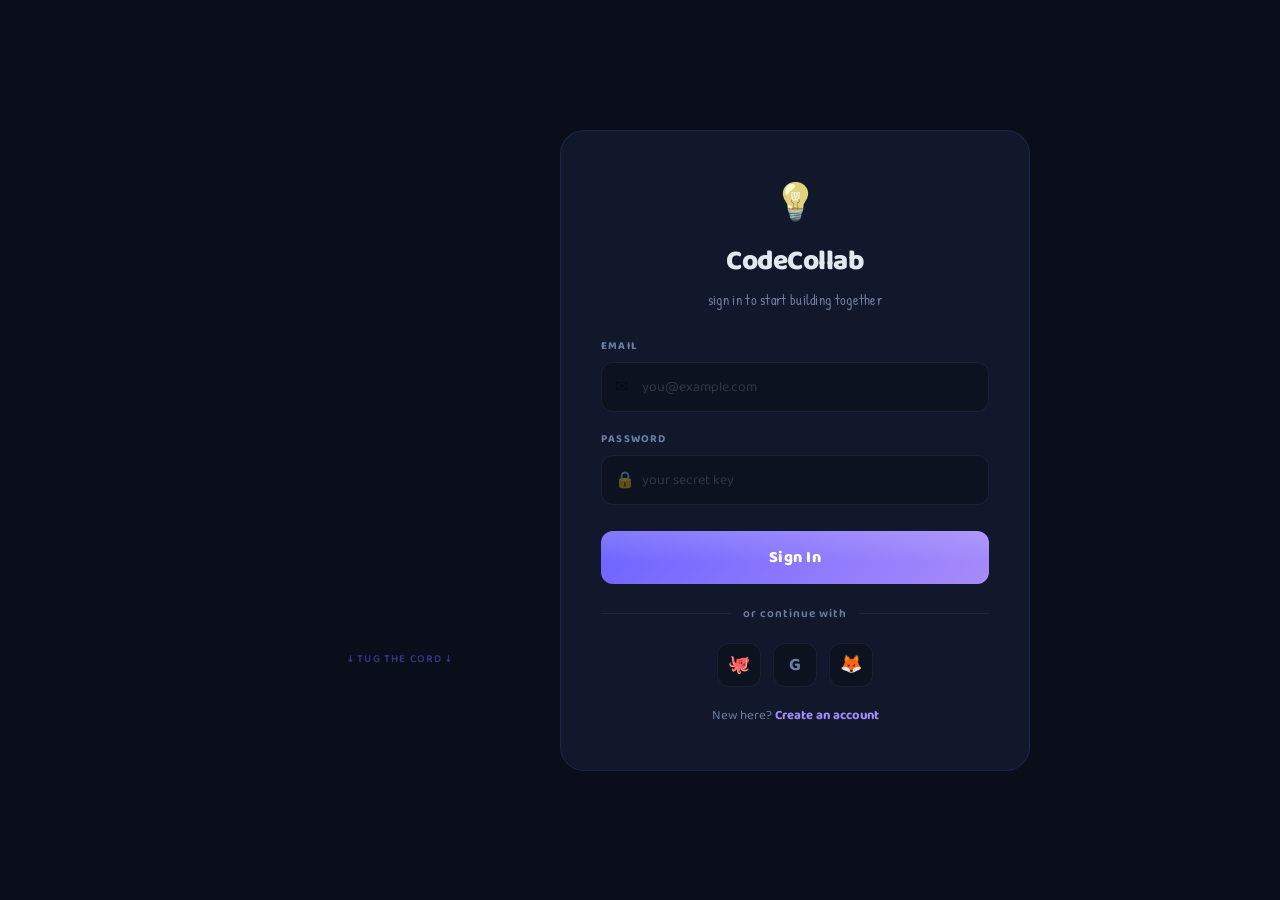
==== commit 7b497e0d: "Rewrite login page with creative variations: purple/cyan palette, desk lamp design, fireflies, moths" ====
--- a/index.html
+++ b/index.html
@@ -1,927 +1,374 @@
 <!DOCTYPE html>
-<html lang="es">
+<html lang="en">
 <head>
 <meta charset="UTF-8">
 <meta name="viewport" content="width=device-width, initial-scale=1.0">
-<title>Lamp Login</title>
-<link href="https://fonts.googleapis.com/css2?family=Nunito:wght@400;600;700;800;900&display=swap" rel="stylesheet">
+<title>CodeCollab Login</title>
+<link href="https://fonts.googleapis.com/css2?family=Baloo+2:wght@400;600;700;800&family=Patrick+Hand&display=swap" rel="stylesheet">
 <style>
 *, *::before, *::after { box-sizing: border-box; margin: 0; padding: 0; }
 
 :root {
-  --bg: #0c1520;
-  --card: #111c2c;
-  --green: #50c85a;
-  --green2: #7de07a;
-  --green-glow: rgba(80,200,90,0.35);
-  --text: #dff0df;
-  --muted: #5a8060;
-  --input-bg: #09111d;
-  --border: rgba(80,200,90,0.12);
+  --bg: #0a0e1a;
+  --card: #12182b;
+  --accent: #6c63ff;
+  --accent2: #a78bfa;
+  --cyan: #22d3ee;
+  --text: #e2e8f0;
+  --muted: #6b7fa3;
+  --input-bg: #0d1220;
+  --border: rgba(108,99,255,0.15);
 }
 
 html, body {
   width: 100%; height: 100%;
   background: var(--bg);
-  font-family: 'Nunito', sans-serif;
+  font-family: 'Baloo 2', cursive, sans-serif;
   overflow: hidden;
   display: flex; align-items: center; justify-content: center;
 }
 
-/* Animated star field */
-#stars {
+#sky { position: fixed; inset: 0; pointer-events: none; z-index: 0; overflow: hidden; }
+.star {
+  position: absolute; background: #fff; border-radius: 50%;
+  animation: twinkle var(--d) ease-in-out infinite;
+}
+@keyframes twinkle {
+  0%,100% { opacity: var(--lo); }
+  50% { opacity: var(--hi); }
+}
+.shooting-star {
+  position: absolute; width: 3px; height: 3px;
+  background: #fff; border-radius: 50%;
+  animation: shoot var(--dur) linear infinite;
+  animation-delay: var(--delay); opacity: 0;
+}
+.shooting-star::after {
+  content: ''; position: absolute;
+  top: 0; right: 100%; width: 60px; height: 1.5px;
+  background: linear-gradient(to left, #fff, transparent);
+}
+@keyframes shoot {
+  0% { transform: translate(0,0) rotate(-35deg); opacity: 0; }
+  5% { opacity: 1; } 15% { opacity: 1; }
+  30% { transform: translate(-400px,240px) rotate(-35deg); opacity: 0; }
+  100% { opacity: 0; }
+}
+
+#aurora {
   position: fixed; inset: 0; pointer-events: none; z-index: 0;
-  overflow: hidden;
-}
-.star {
-  position: absolute;
-  background: #fff;
-  border-radius: 50%;
-  animation: twinkle var(--d) ease-in-out infinite;
-}
-@keyframes twinkle {
-  0%,100% { opacity: var(--min); }
-  50% { opacity: var(--max); }
-}
+  opacity: 0; transition: opacity 1.5s ease;
+}
+body.on #aurora { opacity: 1; }
+.aurora-band {
+  position: absolute; border-radius: 50%;
+  filter: blur(80px);
+  animation: drift 8s ease-in-out infinite alternate;
+}
+.aurora-band:nth-child(1) { width:600px;height:200px;background:rgba(108,99,255,0.12);top:10%;left:-5%; }
+.aurora-band:nth-child(2) { width:500px;height:150px;background:rgba(34,211,238,0.08);top:20%;left:30%;animation-delay:-3s; }
+.aurora-band:nth-child(3) { width:400px;height:180px;background:rgba(167,139,250,0.1);bottom:15%;right:-5%;animation-delay:-5s; }
+@keyframes drift {
+  0% { transform: translateX(0) translateY(0) scale(1); }
+  100% { transform: translateX(40px) translateY(-20px) scale(1.1); }
+}
+
+.firefly {
+  position: fixed; width: 4px; height: 4px;
+  border-radius: 50%; pointer-events: none; z-index: 2;
+  opacity: 0; transition: opacity 1s;
+}
+body.on .firefly { opacity: 1; }
 
 #app {
   position: relative; z-index: 1;
-  display: flex; align-items: center; gap: 0;
-  width: min(720px, 96vw);
-}
-
-/* ── LEFT: canvas ── */
-#left {
-  flex: 0 0 290px;
-  height: 440px;
-  position: relative;
-  user-select: none;
-}
-#lamp-canvas {
-  display: block;
-  width: 290px; height: 440px;
-}
-
-/* ── RIGHT: login card ── */
+  display: flex; align-items: center; gap: 10px;
+  width: min(780px, 96vw);
+}
+
+#lamp-wrap {
+  flex: 0 0 300px; height: 460px;
+  position: relative; user-select: none; cursor: default;
+}
+#lamp-canvas { display: block; width: 300px; height: 460px; }
+
 #card {
-  flex: 1;
-  background: var(--card);
-  border-radius: 22px;
-  padding: 42px 38px;
+  flex: 1; background: var(--card);
+  border-radius: 24px; padding: 44px 40px;
   border: 1.5px solid var(--border);
-  position: relative;
-  overflow: hidden;
-  transition: border-color 0.8s, box-shadow 0.8s;
+  position: relative; overflow: hidden;
+  transition: border-color 0.9s, box-shadow 0.9s;
+}
+body.on #card {
+  border-color: rgba(108,99,255,0.5);
+  box-shadow: 0 0 40px rgba(108,99,255,0.15), 0 0 80px rgba(34,211,238,0.06), 0 8px 32px rgba(0,0,0,0.3);
 }
 #card::before {
-  content: '';
-  position: absolute; inset: 0;
-  border-radius: 22px;
-  background: radial-gradient(ellipse 80% 60% at 50% 0%, rgba(80,200,90,0.07), transparent 70%);
-  opacity: 0;
-  transition: opacity 0.8s;
-  pointer-events: none;
-}
-body.on #card {
-  border-color: rgba(80,200,90,0.45);
-  box-shadow: 0 0 50px rgba(80,200,90,0.18), 0 0 100px rgba(80,200,90,0.06);
+  content: ''; position: absolute; inset: 0; border-radius: 24px;
+  background: radial-gradient(ellipse 90% 60% at 50% -10%, rgba(108,99,255,0.08), transparent 70%);
+  opacity: 0; transition: opacity 0.9s; pointer-events: none;
 }
 body.on #card::before { opacity: 1; }
 
-/* Neon corner accents */
-#card::after {
-  content: '';
-  position: absolute;
-  top: -1px; left: -1px; right: -1px; bottom: -1px;
-  border-radius: 22px;
-  background: none;
-  box-shadow: inset 0 0 0 1.5px transparent;
-  pointer-events: none;
-  transition: box-shadow 0.8s;
-}
-body.on #card::after {
-  box-shadow: inset 0 0 0 1.5px rgba(80,200,90,0.2);
-}
-
-h1 {
-  color: var(--text);
-  font-size: 26px; font-weight: 800;
-  margin-bottom: 28px;
-  text-align: center;
-  letter-spacing: -0.3px;
-}
-
-.field { margin-bottom: 18px; }
-label {
-  display: block;
-  color: var(--muted);
-  font-size: 12px; font-weight: 700;
-  letter-spacing: 1px;
-  text-transform: uppercase;
-  margin-bottom: 7px;
-}
+.card-icon { text-align:center;font-size:36px;margin-bottom:6px;filter:grayscale(0.6);transition:filter 0.8s; }
+body.on .card-icon { filter: grayscale(0); }
+
+h1 { color:var(--text);font-size:28px;font-weight:800;margin-bottom:6px;text-align:center;letter-spacing:-0.5px; }
+.subtitle { text-align:center;color:var(--muted);font-size:14px;margin-bottom:28px;font-family:'Patrick Hand',cursive;letter-spacing:0.3px; }
+
+.field { margin-bottom: 18px; position: relative; }
+.field-icon { position:absolute;left:14px;top:38px;font-size:16px;opacity:0.4;transition:opacity 0.3s; }
+.field:focus-within .field-icon { opacity: 0.8; }
+
+label { display:block;color:var(--muted);font-size:11px;font-weight:700;letter-spacing:1.2px;text-transform:uppercase;margin-bottom:7px; }
 input {
-  width: 100%;
-  background: var(--input-bg);
-  border: 1.5px solid rgba(255,255,255,0.07);
-  border-radius: 11px;
-  padding: 12px 15px;
-  color: var(--text);
-  font-family: 'Nunito', sans-serif;
-  font-size: 14px;
-  outline: none;
-  transition: border-color 0.3s, box-shadow 0.3s;
-  -webkit-appearance: none;
-}
-input::placeholder { color: rgba(255,255,255,0.18); }
-input:focus {
-  border-color: var(--green);
-  box-shadow: 0 0 0 3px rgba(80,200,90,0.14);
-}
+  width:100%;background:var(--input-bg);border:1.5px solid rgba(255,255,255,0.06);
+  border-radius:12px;padding:13px 15px 13px 40px;color:var(--text);
+  font-family:'Baloo 2',sans-serif;font-size:14px;outline:none;
+  transition:border-color 0.3s, box-shadow 0.3s;
+}
+input::placeholder { color: rgba(255,255,255,0.15); }
+input:focus { border-color:var(--accent);box-shadow:0 0 0 3px rgba(108,99,255,0.15); }
 
 #login-btn {
-  width: 100%;
-  margin-top: 6px;
-  padding: 14px;
-  background: linear-gradient(135deg, var(--green), var(--green2));
-  border: none; border-radius: 11px;
-  color: #fff;
-  font-family: 'Nunito', sans-serif;
-  font-size: 15px; font-weight: 800;
-  cursor: pointer;
-  position: relative; overflow: hidden;
-  transition: transform 0.15s, box-shadow 0.3s, filter 0.3s;
-  letter-spacing: 0.3px;
-}
-#login-btn::after {
-  content: '';
-  position: absolute; inset: 0;
-  background: linear-gradient(180deg, rgba(255,255,255,0.15) 0%, transparent 60%);
-  pointer-events: none;
-}
-#login-btn:hover {
-  transform: translateY(-1px);
-  box-shadow: 0 6px 28px rgba(80,200,90,0.5);
-  filter: brightness(1.08);
-}
+  width:100%;margin-top:8px;padding:14px;
+  background:linear-gradient(135deg,var(--accent),var(--accent2));
+  border:none;border-radius:12px;color:#fff;font-family:'Baloo 2',sans-serif;
+  font-size:16px;font-weight:800;cursor:pointer;position:relative;overflow:hidden;
+  transition:transform 0.15s, box-shadow 0.3s;letter-spacing:0.5px;
+}
+#login-btn::after { content:'';position:absolute;inset:0;background:linear-gradient(180deg,rgba(255,255,255,0.15) 0%,transparent 60%);pointer-events:none; }
+#login-btn:hover { transform:translateY(-2px);box-shadow:0 8px 30px rgba(108,99,255,0.45); }
 #login-btn:active { transform: scale(0.97); }
 
-#ripple-container {
-  position: absolute; inset: 0; pointer-events: none; overflow: hidden; border-radius: 11px;
-}
-.ripple {
-  position: absolute;
-  border-radius: 50%;
-  background: rgba(255,255,255,0.3);
-  transform: scale(0);
-  animation: ripple-anim 0.55s ease-out forwards;
-}
-@keyframes ripple-anim {
-  to { transform: scale(4); opacity: 0; }
-}
-
-.forgot {
-  text-align: center; margin-top: 14px;
-  color: var(--muted); font-size: 13px;
-  cursor: pointer;
-  transition: color 0.2s;
-  display: block;
-}
-.forgot:hover { color: var(--green); }
-
-/* Hint tooltip */
+#ripple-box { position:absolute;inset:0;pointer-events:none;overflow:hidden;border-radius:12px; }
+.ripple { position:absolute;border-radius:50%;background:rgba(255,255,255,0.35);transform:scale(0);animation:rip 0.6s ease-out forwards; }
+@keyframes rip { to { transform: scale(4); opacity: 0; } }
+
+.divider { display:flex;align-items:center;margin:20px 0;gap:12px; }
+.divider span { color:var(--muted);font-size:12px;font-weight:600;letter-spacing:1px;white-space:nowrap; }
+.divider::before, .divider::after { content:'';flex:1;height:1px;background:rgba(255,255,255,0.06); }
+
+.social-row { display:flex;gap:12px;justify-content:center; }
+.social-btn {
+  width:44px;height:44px;border-radius:12px;border:1.5px solid rgba(255,255,255,0.06);
+  background:var(--input-bg);display:flex;align-items:center;justify-content:center;
+  font-size:18px;cursor:pointer;transition:border-color 0.3s,transform 0.15s,background 0.3s;
+  color:var(--muted);font-weight:700;
+}
+.social-btn:hover { border-color:var(--accent);background:rgba(108,99,255,0.08);transform:translateY(-2px); }
+
+.card-footer { text-align:center;margin-top:18px;color:var(--muted);font-size:13px; }
+.card-footer a { color:var(--accent2);text-decoration:none;font-weight:700;cursor:pointer;transition:color 0.2s; }
+.card-footer a:hover { color: var(--cyan); }
+
 #hint {
-  position: absolute;
-  bottom: 28px; left: 50%;
-  transform: translateX(-50%);
-  color: rgba(100,160,100,0.5);
-  font-size: 11px; font-weight: 600;
-  letter-spacing: 1px;
-  text-transform: uppercase;
-  white-space: nowrap;
-  animation: hintpulse 2.5s ease-in-out infinite;
-  pointer-events: none;
-  opacity: 1; transition: opacity 0.5s;
+  position:absolute;bottom:12px;left:50%;transform:translateX(-50%);
+  color:rgba(108,99,255,0.45);font-size:11px;font-weight:600;
+  letter-spacing:1.2px;text-transform:uppercase;white-space:nowrap;
+  animation:pulse-hint 2.5s ease-in-out infinite;pointer-events:none;transition:opacity 0.5s;
 }
 body.on #hint { opacity: 0; }
-@keyframes hintpulse {
-  0%,100% { opacity: 0.3; }
-  50% { opacity: 0.7; }
-}
-
-/* Ambient page glow */
-#glow-overlay {
-  position: fixed; inset: 0; pointer-events: none; z-index: 0;
-  background: radial-gradient(ellipse 50% 70% at 30% 60%, rgba(60,170,70,0.07), transparent);
-  opacity: 0; transition: opacity 1.2s;
-}
-body.on #glow-overlay { opacity: 1; }
+@keyframes pulse-hint { 0%,100%{opacity:0.25;} 50%{opacity:0.65;} }
+
+.moth { position:fixed;font-size:14px;pointer-events:none;z-index:3;opacity:0;transition:opacity 1.2s; }
+body.on .moth { opacity: 0.6; }
 </style>
 </head>
 <body>
 
-<div id="stars"></div>
-<div id="glow-overlay"></div>
+<div id="sky"></div>
+<div id="aurora"><div class="aurora-band"></div><div class="aurora-band"></div><div class="aurora-band"></div></div>
 
 <div id="app">
-  <!-- LAMP CANVAS -->
-  <div id="left">
-    <canvas id="lamp-canvas" width="290" height="440"></canvas>
-    <div id="hint">↓ pull the cord ↓</div>
+  <div id="lamp-wrap">
+    <canvas id="lamp-canvas" width="300" height="460"></canvas>
+    <div id="hint">&#x2193; tug the cord &#x2193;</div>
   </div>
-
-  <!-- LOGIN CARD -->
   <div id="card">
-    <h1>Welcome Back</h1>
+    <div class="card-icon">&#128161;</div>
+    <h1>CodeCollab</h1>
+    <p class="subtitle">sign in to start building together</p>
     <div class="field">
-      <label>Username</label>
-      <input type="text" id="inp-user" placeholder="Enter your username" autocomplete="off">
+      <label>Email</label>
+      <span class="field-icon">&#9993;</span>
+      <input type="email" id="inp-email" placeholder="you@example.com" autocomplete="off">
     </div>
     <div class="field">
       <label>Password</label>
-      <input type="password" id="inp-pass" placeholder="Enter your password" autocomplete="off">
+      <span class="field-icon">&#128274;</span>
+      <input type="password" id="inp-pass" placeholder="your secret key" autocomplete="off">
     </div>
-    <button id="login-btn">
-      Login
-      <div id="ripple-container"></div>
-    </button>
-    <a class="forgot">Forgot Password?</a>
+    <button id="login-btn">Sign In<div id="ripple-box"></div></button>
+    <div class="divider"><span>or continue with</span></div>
+    <div class="social-row">
+      <div class="social-btn" title="GitHub">&#128025;</div>
+      <div class="social-btn" title="Google">G</div>
+      <div class="social-btn" title="GitLab">&#129418;</div>
+    </div>
+    <p class="card-footer">New here? <a>Create an account</a></p>
   </div>
 </div>
 
 <script>
-/* ═══════════════════════════════════════════════════
-   STARS
-═══════════════════════════════════════════════════ */
-const starsEl = document.getElementById('stars');
-for (let i = 0; i < 80; i++) {
-  const s = document.createElement('div');
-  s.className = 'star';
-  const size = Math.random() * 2 + 0.5;
-  s.style.cssText = `
-    width:${size}px; height:${size}px;
-    left:${Math.random()*100}%; top:${Math.random()*100}%;
-    --d:${2 + Math.random()*4}s;
-    --min:${0.05 + Math.random()*0.1};
-    --max:${0.3 + Math.random()*0.5};
-    animation-delay:${Math.random()*4}s;
-  `;
-  starsEl.appendChild(s);
-}
-
-/* ═══════════════════════════════════════════════════
-   CANVAS & STATE
-═══════════════════════════════════════════════════ */
-const canvas = document.getElementById('lamp-canvas');
-const ctx = canvas.getContext('2d');
-const W = 290, H = 440;
-
-let lampOn = false;
-let T = 0;           // 0→1 smooth transition
-let squish = 0;      // lamp bounce squish
-let squishV = 0;
-let toggleFlash = 0; // flash when toggling
-
-/* ═══════════════════════════════════════════════════
-   LAMP GEOMETRY
-═══════════════════════════════════════════════════ */
-const LX = 135;          // lamp center X
-
-const SHADE_TOP_Y  = 62;
-const SHADE_BOT_Y  = 168;
-const SHADE_TOP_W  = 42;
-const SHADE_BOT_W  = 88;
-const SHADE_MID_W  = 72;
-
-const POLE_W       = 13;
-const POLE_TOP_Y   = SHADE_BOT_Y - 4;
-const POLE_BOT_Y   = 305;
-const BASE_Y       = 314;
-const BASE_RX      = 52;
-const BASE_RY      = 10;
-
-// Rope anchor: inner right of shade, near pole
-const ANCHOR_X = LX + 8;
-const ANCHOR_Y = SHADE_BOT_Y - 22;
-
-/* ═══════════════════════════════════════════════════
-   ROPE PHYSICS  (Verlet + constraint relaxation)
-═══════════════════════════════════════════════════ */
-const N_SEG   = 20;
-const SEG_LEN = 8.8;
-const GRAVITY = 0.34;
-const DAMPING = 0.982;
-const ITERS   = 30;
-
-let pts = [];
-
-function initRope() {
-  pts = [];
-  for (let i = 0; i <= N_SEG; i++) {
-    const y = ANCHOR_Y + i * SEG_LEN;
-    pts.push({
-      x: ANCHOR_X, y,
-      px: ANCHOR_X, py: y - 0.4,
-      fixed: i === 0
+/* === STARFIELD + SHOOTING STARS === */
+var sky=document.getElementById('sky');
+for(var i=0;i<100;i++){var s=document.createElement('div');s.className='star';var sz=Math.random()*2.5+0.5;s.style.cssText='width:'+sz+'px;height:'+sz+'px;left:'+Math.random()*100+'%%;top:'+Math.random()*100+'%%;--d:'+(2+Math.random()*5)+'s;--lo:'+(0.05+Math.random()*0.1)+';--hi:'+(0.3+Math.random()*0.6)+';animation-delay:'+Math.random()*5+'s;';sky.appendChild(s);}
+for(var i=0;i<4;i++){var s=document.createElement('div');s.className='shooting-star';s.style.cssText='left:'+(30+Math.random()*60)+'%%;top:'+Math.random()*30+'%%;--dur:'+(6+Math.random()*6)+'s;--delay:'+(i*3+Math.random()*3)+'s;';sky.appendChild(s);}
+
+/* === FIREFLIES === */
+var fireflies=[];
+for(var i=0;i<12;i++){var f=document.createElement('div');f.className='firefly';var hue=Math.random()>0.5?'250,99%%,70%%':'175,80%%,60%%';f.style.background='radial-gradient(circle,hsla('+hue+',0.8),transparent)';f.style.width=f.style.height=(3+Math.random()*4)+'px';f.style.boxShadow='0 0 6px hsla('+hue+',0.5)';document.body.appendChild(f);fireflies.push({el:f,x:Math.random()*window.innerWidth,y:Math.random()*window.innerHeight,vx:(Math.random()-0.5)*0.6,vy:(Math.random()-0.5)*0.6,phase:Math.random()*Math.PI*2});}
+function updateFireflies(t){for(var i=0;i<fireflies.length;i++){var ff=fireflies[i];ff.x+=ff.vx+Math.sin(t*0.001+ff.phase)*0.3;ff.y+=ff.vy+Math.cos(t*0.0013+ff.phase)*0.3;if(ff.x<0)ff.x=window.innerWidth;if(ff.x>window.innerWidth)ff.x=0;if(ff.y<0)ff.y=window.innerHeight;if(ff.y>window.innerHeight)ff.y=0;var pulse=0.3+0.7*(0.5+0.5*Math.sin(t*0.003+ff.phase));ff.el.style.transform='translate('+ff.x+'px,'+ff.y+'px)';ff.el.style.opacity=lampOn?pulse:0;}}
+
+/* === MOTHS === */
+var moths=[];
+for(var i=0;i<3;i++){var m=document.createElement('div');m.className='moth';m.textContent='\uD83E\uDD8B';document.body.appendChild(m);moths.push({el:m,angle:(Math.PI*2/3)*i,radius:100+Math.random()*60,speed:0.006+Math.random()*0.004,wobble:Math.random()*Math.PI*2});}
+function updateMoths(t){var cx=window.innerWidth/2-100;var cy=window.innerHeight/2-30;for(var i=0;i<moths.length;i++){var m=moths[i];m.angle+=m.speed;var wobbleR=m.radius+Math.sin(t*0.002+m.wobble)*20;var x=cx+Math.cos(m.angle)*wobbleR;var y=cy+Math.sin(m.angle)*wobbleR*0.5;var rot=Math.sin(m.angle*2)*25;m.el.style.transform='translate('+x+'px,'+y+'px) rotate('+rot+'deg) scaleX('+(Math.cos(m.angle)>0?1:-1)+')';}}
+
+/* === CANVAS SETUP === */
+var canvas=document.getElementById('lamp-canvas');
+var ctx=canvas.getContext('2d');
+var W=300,H=460;
+var lampOn=false,T=0,squish=0,squishV=0,toggleFlash=0,bounce=0;
+
+/* === LAMP GEOMETRY === */
+var LX=140;
+var HEAD_TOP_Y=70,HEAD_BOT_Y=170,HEAD_TOP_W=36,HEAD_BOT_W=82;
+var NECK_TOP_Y=HEAD_BOT_Y,NECK_MID_X=LX+15,NECK_MID_Y=220,NECK_BOT_Y=280;
+var BASE_Y=320,BASE_RX=55,BASE_RY=12;
+var ANCHOR_X=LX+12,ANCHOR_Y=HEAD_BOT_Y-18;
+
+/* === ROPE PHYSICS (Verlet) === */
+var N_SEG=18,SEG_LEN=9,GRAV=0.32,DAMP=0.98,ITERS=25;
+var pts=[];
+function initRope(){pts=[];for(var i=0;i<=N_SEG;i++){var y=ANCHOR_Y+i*SEG_LEN;pts.push({x:ANCHOR_X,y:y,px:ANCHOR_X,py:y-0.3,fixed:i===0});}}
+initRope();
+
+function stepRope(){for(var i=0;i<pts.length;i++){var p=pts[i];if(p.fixed||p===dragPt)continue;var vx=(p.x-p.px)*DAMP;var vy=(p.y-p.py)*DAMP;p.px=p.x;p.py=p.y;p.x+=vx;p.y+=vy+GRAV;}for(var k=0;k<ITERS;k++){pts[0].x=ANCHOR_X;pts[0].y=ANCHOR_Y;for(var i=0;i<pts.length-1;i++){var a=pts[i],b=pts[i+1];var dx=b.x-a.x,dy=b.y-a.y;var d=Math.hypot(dx,dy)||1e-9;var f=(d-SEG_LEN)/d*0.5;if(!a.fixed&&a!==dragPt){a.x+=dx*f;a.y+=dy*f;}if(!b.fixed&&b!==dragPt){b.x-=dx*f;b.y-=dy*f;}}}}
+
+/* === DRAG === */
+var dragPt=null,dragStartY=0,knobDelta=0,mx=-999,my=-999;
+function getKnob(){return pts[pts.length-1];}
+
+function canvasXY(e){var r=canvas.getBoundingClientRect();var cx=e.touches?e.touches[0].clientX:e.clientX;var cy=e.touches?e.touches[0].clientY:e.clientY;return{x:(cx-r.left)*W/r.width,y:(cy-r.top)*H/r.height};}
+function nearKnob(x,y){var k=getKnob();return Math.hypot(x-k.x,y-k.y)<26;}
+
+canvas.addEventListener('mousedown',function(e){var p=canvasXY(e);if(nearKnob(p.x,p.y)){dragPt=getKnob();dragStartY=dragPt.y;knobDelta=0;canvas.style.cursor='grabbing';}});
+canvas.addEventListener('mousemove',function(e){var p=canvasXY(e);mx=p.x;my=p.y;if(dragPt){dragPt.x=p.x;dragPt.y=p.y;knobDelta=p.y-dragStartY;}else{canvas.style.cursor=nearKnob(p.x,p.y)?'grab':'default';}});
+canvas.addEventListener('mouseup',function(){if(dragPt){if(knobDelta>30)toggle();var k=getKnob();k.py=k.y+12;dragPt=null;}canvas.style.cursor='default';});
+canvas.addEventListener('mouseleave',function(){dragPt=null;});
+canvas.addEventListener('touchstart',function(e){e.preventDefault();var p=canvasXY(e);if(nearKnob(p.x,p.y)){dragPt=getKnob();dragStartY=dragPt.y;knobDelta=0;}},{passive:false});
+canvas.addEventListener('touchmove',function(e){e.preventDefault();if(!dragPt)return;var p=canvasXY(e);dragPt.x=p.x;dragPt.y=p.y;knobDelta=p.y-dragStartY;},{passive:false});
+canvas.addEventListener('touchend',function(){if(dragPt){if(knobDelta>30)toggle();var k=getKnob();k.py=k.y+12;dragPt=null;}});
+
+/* === TOGGLE === */
+function toggle(){lampOn=!lampOn;document.body.classList.toggle('on',lampOn);squish=0.25;squishV=-0.07;toggleFlash=1;bounce=0.3;spawnParticles();if(lampOn){spawnParticles();setTimeout(spawnParticles,150);}}
+
+/* === PARTICLES === */
+var particles=[];
+function spawnParticles(){var cx=LX,cy=HEAD_BOT_Y+10;for(var i=0;i<24;i++){var a=Math.random()*Math.PI*2;var sp=1.8+Math.random()*3.5;var hue=lampOn?250+Math.random()*40:40+Math.random()*20;particles.push({x:cx,y:cy,vx:Math.cos(a)*sp,vy:Math.sin(a)*sp-1.2,life:1,decay:0.02+Math.random()*0.02,r:1.5+Math.random()*3,hue:hue});}}
+function updateParticles(){particles=particles.filter(function(p){return p.life>0;});for(var i=0;i<particles.length;i++){var p=particles[i];p.x+=p.vx;p.y+=p.vy;p.vy+=0.05;p.vx*=0.97;p.vy*=0.97;p.life-=p.decay;}}
+
+/* === COLOR UTILS === */
+function lerp(a,b,t){return a+(b-a)*t;}
+function lerpColor(c1,c2,t){return'rgb('+(lerp(c1[0],c2[0],t)|0)+','+(lerp(c1[1],c2[1],t)|0)+','+(lerp(c1[2],c2[2],t)|0)+')';}
+var OFF_SHADE=[90,95,110],OFF_SHADE2=[70,75,90],OFF_POLE=[80,85,100],OFF_BASE=[65,70,85];
+var ON_SHADE=[108,99,255],ON_SHADE2=[80,70,220],ON_POLE=[100,110,180],ON_BASE=[90,100,160];
+
+/* === DRAWING === */
+function draw(ts){
+  ctx.clearRect(0,0,W,H);
+  T+=((lampOn?1:0)-T)*0.04;
+  squishV+=(-squish)*0.15;squish+=squishV;squishV*=0.85;
+  bounce*=0.92;var bOff=Math.sin(ts*0.01)*bounce*8;
+  toggleFlash*=0.88;
+  ctx.save();ctx.translate(0,bOff);
+  drawLightCone();drawBase();drawNeck();drawHead();drawFace(ts);drawParticlesOnCanvas();drawRope();drawKnob();
+  ctx.restore();drawFlash();
+}
+
+function drawLightCone(){
+  if(T<0.01)return;
+  var grad=ctx.createLinearGradient(LX,HEAD_BOT_Y,LX,H);var a=T*0.25;
+  grad.addColorStop(0,'rgba(108,99,255,'+a+')');
+  grad.addColorStop(0.3,'rgba(167,139,250,'+(a*0.5)+')');
+  grad.addColorStop(0.7,'rgba(34,211,238,'+(a*0.15)+')');
+  grad.addColorStop(1,'transparent');
+  ctx.beginPath();ctx.moveTo(LX-HEAD_BOT_W*0.5,HEAD_BOT_Y+5);ctx.lineTo(LX-HEAD_BOT_W*1.6,H);ctx.lineTo(LX+HEAD_BOT_W*1.6,H);ctx.lineTo(LX+HEAD_BOT_W*0.5,HEAD_BOT_Y+5);ctx.closePath();ctx.fillStyle=grad;ctx.fill();
+}
+
+function drawBase(){
+  var col=lerpColor(OFF_BASE,ON_BASE,T);ctx.save();ctx.translate(LX,BASE_Y);
+  ctx.beginPath();ctx.ellipse(0,8,BASE_RX+5,BASE_RY+3,0,0,Math.PI*2);ctx.fillStyle='rgba(0,0,0,0.3)';ctx.fill();
+  ctx.beginPath();ctx.ellipse(0,0,BASE_RX,BASE_RY,0,0,Math.PI*2);ctx.fillStyle=col;ctx.fill();
+  ctx.beginPath();ctx.ellipse(0,-2,BASE_RX-8,BASE_RY-3,0,Math.PI,Math.PI*2);ctx.strokeStyle='rgba(255,255,255,'+(0.08+T*0.1)+')';ctx.lineWidth=1.5;ctx.stroke();
+  ctx.restore();
+}
+
+function drawNeck(){
+  var col=lerpColor(OFF_POLE,ON_POLE,T);
+  ctx.beginPath();ctx.moveTo(LX,NECK_TOP_Y);ctx.quadraticCurveTo(NECK_MID_X+8,NECK_MID_Y,LX,NECK_BOT_Y);ctx.strokeStyle=col;ctx.lineWidth=10;ctx.lineCap='round';ctx.stroke();
+  ctx.beginPath();ctx.arc(NECK_MID_X+2,NECK_MID_Y,7,0,Math.PI*2);ctx.fillStyle=col;ctx.fill();
+  ctx.beginPath();ctx.arc(LX,NECK_BOT_Y,8,0,Math.PI*2);ctx.fillStyle=col;ctx.fill();
+  ctx.beginPath();ctx.moveTo(LX-5,NECK_BOT_Y);ctx.lineTo(LX-3,BASE_Y-BASE_RY);ctx.lineTo(LX+3,BASE_Y-BASE_RY);ctx.lineTo(LX+5,NECK_BOT_Y);ctx.fillStyle=col;ctx.fill();
+}
+
+function drawHead(){
+  var col1=lerpColor(OFF_SHADE,ON_SHADE,T);var col2=lerpColor(OFF_SHADE2,ON_SHADE2,T);
+  ctx.save();ctx.translate(LX,(HEAD_TOP_Y+HEAD_BOT_Y)/2);ctx.scale(1+squish*0.5,1-squish*0.7);ctx.translate(-LX,-(HEAD_TOP_Y+HEAD_BOT_Y)/2);
+  var grad=ctx.createLinearGradient(LX,HEAD_TOP_Y,LX,HEAD_BOT_Y);grad.addColorStop(0,col1);grad.addColorStop(1,col2);
+  ctx.beginPath();ctx.moveTo(LX-HEAD_TOP_W,HEAD_TOP_Y+10);ctx.quadraticCurveTo(LX,HEAD_TOP_Y-8,LX+HEAD_TOP_W,HEAD_TOP_Y+10);ctx.lineTo(LX+HEAD_BOT_W,HEAD_BOT_Y);ctx.lineTo(LX-HEAD_BOT_W,HEAD_BOT_Y);ctx.closePath();ctx.fillStyle=grad;ctx.fill();
+  ctx.beginPath();ctx.moveTo(LX-HEAD_TOP_W+10,HEAD_TOP_Y+15);ctx.quadraticCurveTo(LX,HEAD_TOP_Y,LX+HEAD_TOP_W-10,HEAD_TOP_Y+15);ctx.strokeStyle='rgba(255,255,255,'+(0.06+T*0.12)+')';ctx.lineWidth=2;ctx.stroke();
+  ctx.beginPath();ctx.moveTo(LX-HEAD_BOT_W,HEAD_BOT_Y);ctx.lineTo(LX+HEAD_BOT_W,HEAD_BOT_Y);ctx.strokeStyle='rgba(255,255,255,'+(0.1+T*0.15)+')';ctx.lineWidth=2.5;ctx.stroke();
+  if(T>0.01){var ig=ctx.createRadialGradient(LX,HEAD_BOT_Y,0,LX,HEAD_BOT_Y,HEAD_BOT_W);ig.addColorStop(0,'rgba(167,139,250,'+(T*0.3)+')');ig.addColorStop(1,'transparent');ctx.beginPath();ctx.moveTo(LX-HEAD_BOT_W+5,HEAD_BOT_Y-2);ctx.lineTo(LX+HEAD_BOT_W-5,HEAD_BOT_Y-2);ctx.lineTo(LX+HEAD_TOP_W-5,HEAD_TOP_Y+20);ctx.lineTo(LX-HEAD_TOP_W+5,HEAD_TOP_Y+20);ctx.closePath();ctx.fillStyle=ig;ctx.fill();}
+  ctx.restore();
+}
+
+function drawFace(ts){
+  var cy=HEAD_TOP_Y+(HEAD_BOT_Y-HEAD_TOP_Y)*0.52;var eyeSpacing=22;var blink=Math.sin(ts*0.003)>0.97;
+  if(T<0.5){
+    var sleepT=1-T*2;
+    [-1,1].forEach(function(side){
+      var ex=LX+side*eyeSpacing;
+      ctx.beginPath();ctx.moveTo(ex-8,cy-2);ctx.quadraticCurveTo(ex,cy+4,ex+8,cy-2);ctx.strokeStyle='rgba(220,220,240,'+(0.5*sleepT)+')';ctx.lineWidth=2;ctx.stroke();
+      if(sleepT>0.5){var zt=(ts*0.001+side)%%3;ctx.font=(10+zt*2)+"px 'Baloo 2'";ctx.fillStyle='rgba(167,139,250,'+Math.max(0,0.5-zt*0.2)+')';ctx.fillText('z',ex+side*15,cy-12-zt*12);}
     });
+    ctx.beginPath();ctx.moveTo(LX-8,cy+18);ctx.quadraticCurveTo(LX,cy+14,LX+8,cy+18);ctx.strokeStyle='rgba(220,220,240,'+(0.35*sleepT)+')';ctx.lineWidth=1.8;ctx.stroke();
+  }else{
+    var happyT=(T-0.5)*2;
+    [-1,1].forEach(function(side){
+      var ex=LX+side*eyeSpacing;
+      if(blink){ctx.beginPath();ctx.moveTo(ex-7,cy);ctx.lineTo(ex+7,cy);ctx.strokeStyle='rgba(255,255,255,'+(0.8*happyT)+')';ctx.lineWidth=2;ctx.stroke();}
+      else{ctx.beginPath();ctx.arc(ex,cy,7,0,Math.PI*2);ctx.fillStyle='rgba(255,255,255,'+(0.9*happyT)+')';ctx.fill();ctx.beginPath();ctx.arc(ex+1,cy+1,3.5,0,Math.PI*2);ctx.fillStyle='rgba(30,20,60,'+(0.9*happyT)+')';ctx.fill();ctx.beginPath();ctx.arc(ex+3,cy-2,1.5,0,Math.PI*2);ctx.fillStyle='rgba(255,255,255,'+(0.9*happyT)+')';ctx.fill();}
+      ctx.beginPath();ctx.ellipse(ex+side*10,cy+10,8,5,0,0,Math.PI*2);ctx.fillStyle='rgba(250,130,180,'+(0.25*happyT)+')';ctx.fill();
+    });
+    ctx.beginPath();ctx.arc(LX,cy+8,12,0.15*Math.PI,0.85*Math.PI);ctx.strokeStyle='rgba(255,255,255,'+(0.75*happyT)+')';ctx.lineWidth=2;ctx.stroke();
+    if(happyT>0.5){var sparkAlpha=(happyT-0.5)*2;for(var i=0;i<4;i++){var ang=ts*0.002+i*Math.PI*0.5;var sr=50+Math.sin(ts*0.004+i)*10;var sx=LX+Math.cos(ang)*sr;var sy=cy-20+Math.sin(ang)*sr*0.4;drawSparkle(sx,sy,3+Math.sin(ts*0.005+i)*1.5,sparkAlpha*0.5);}}
   }
 }
-initRope();
-
-function stepRope() {
-  // Verlet integration
-  for (const p of pts) {
-    if (p.fixed || p === dragPt) continue;
-    const vx = (p.x - p.px) * DAMPING;
-    const vy = (p.y - p.py) * DAMPING;
-    p.px = p.x; p.py = p.y;
-    p.x += vx;
-    p.y += vy + GRAVITY;
-  }
-
-  // Constraint relaxation
-  for (let k = 0; k < ITERS; k++) {
-    pts[0].x = ANCHOR_X;
-    pts[0].y = ANCHOR_Y;
-
-    for (let i = 0; i < pts.length - 1; i++) {
-      const a = pts[i], b = pts[i+1];
-      const dx = b.x - a.x, dy = b.y - a.y;
-      const d  = Math.hypot(dx, dy) || 1e-9;
-      const f  = (d - SEG_LEN) / d * 0.5;
-
-      if (!a.fixed && a !== dragPt) {
-        a.x += dx * f;
-        a.y += dy * f;
-      }
-      if (!b.fixed && b !== dragPt) {
-        b.x -= dx * f;
-        b.y -= dy * f;
-      }
-    }
-  }
-}
-
-/* ═══════════════════════════════════════════════════
-   DRAG INTERACTION
-═══════════════════════════════════════════════════ */
-let dragPt    = null;
-let dragStartY = 0;
-let knobDelta  = 0;
-let mx = -999, my = -999;  // last mouse pos (canvas coords)
-
-const knob = () => pts[pts.length - 1];
-
-function canvasXY(e) {
-  const r  = canvas.getBoundingClientRect();
-  const sx = W / r.width, sy = H / r.height;
-  const cx = e.touches ? e.touches[0].clientX : e.clientX;
-  const cy = e.touches ? e.touches[0].clientY : e.clientY;
-  return { x: (cx - r.left)*sx, y: (cy - r.top)*sy };
-}
-
-function nearKnob(x, y) {
-  const k = knob();
-  return Math.hypot(x - k.x, y - k.y) < 24;
-}
-
-// Mouse
-canvas.addEventListener('mousedown', e => {
-  const p = canvasXY(e);
-  if (nearKnob(p.x, p.y)) {
-    dragPt = knob();
-    dragStartY = dragPt.y;
-    knobDelta  = 0;
-    canvas.style.cursor = 'grabbing';
-  }
-});
-canvas.addEventListener('mousemove', e => {
-  const p = canvasXY(e);
-  mx = p.x; my = p.y;
-  if (dragPt) {
-    dragPt.x = p.x;
-    dragPt.y = p.y;
-    knobDelta = p.y - dragStartY;
-  } else {
-    canvas.style.cursor = nearKnob(p.x, p.y) ? 'grab' : 'default';
-  }
-});
-canvas.addEventListener('mouseup', () => {
-  if (dragPt) {
-    if (knobDelta > 28) toggle();
-    const k = knob();
-    k.py = k.y + 10; // give a kick upward
-    dragPt = null;
-  }
-  canvas.style.cursor = 'default';
-});
-canvas.addEventListener('mouseleave', () => { dragPt = null; });
-
-canvas.addEventListener('dblclick', () => {
-  for (let i = 0; i < 3; i++) {
-    setTimeout(() => {
-      spawnParticles();
-      toggleFlash = Math.max(toggleFlash, 0.7);
-    }, i * 90);
-  }
-});
-
-// Touch
-canvas.addEventListener('touchstart', e => {
-  e.preventDefault();
-  const p = canvasXY(e);
-  if (nearKnob(p.x, p.y)) {
-    dragPt = knob();
-    dragStartY = dragPt.y;
-    knobDelta  = 0;
-  }
-}, { passive: false });
-canvas.addEventListener('touchmove', e => {
-  e.preventDefault();
-  if (!dragPt) return;
-  const p = canvasXY(e);
-  dragPt.x = p.x; dragPt.y = p.y;
-  knobDelta = p.y - dragStartY;
-}, { passive: false });
-canvas.addEventListener('touchend', () => {
-  if (dragPt) {
-    if (knobDelta > 28) toggle();
-    const k = knob();
-    k.py = k.y + 10;
-    dragPt = null;
-  }
-});
-
-/* ═══════════════════════════════════════════════════
-   TOGGLE
-═══════════════════════════════════════════════════ */
-function toggle() {
-  lampOn = !lampOn;
-  document.body.classList.toggle('on', lampOn);
-  squish   = 0.22;
-  squishV  = -0.06;
-  toggleFlash = 1;
-  spawnParticles();
-  if (lampOn) {
-    spawnParticles();
-    setTimeout(spawnParticles, 120);
-  }
-}
-
-/* ═══════════════════════════════════════════════════
-   PARTICLES  (sparkles on toggle)
-═══════════════════════════════════════════════════ */
-let particles = [];
-function spawnParticles() {
-  const cx = LX, cy = SHADE_BOT_Y + 10;
-  for (let i = 0; i < 20; i++) {
-    const angle = Math.random() * Math.PI * 2;
-    const speed = 1.5 + Math.random() * 3;
-    particles.push({
-      x: cx, y: cy,
-      vx: Math.cos(angle) * speed,
-      vy: Math.sin(angle) * speed - 1,
-      life: 1, decay: 0.025 + Math.random() * 0.02,
-      r: 1.5 + Math.random() * 2.5
-    });
-  }
-}
-function updateParticles() {
-  particles = particles.filter(p => p.life > 0);
-  for (const p of particles) {
-    p.x += p.vx; p.y += p.vy;
-    p.vy += 0.06;
-    p.vx *= 0.97; p.vy *= 0.97;
-    p.life -= p.decay;
-  }
-}
-
-/* ═══════════════════════════════════════════════════
-   COLOR UTILS
-═══════════════════════════════════════════════════ */
-function lerp(a, b, t) { return a + (b - a) * t; }
-function ease(t) { return t < .5 ? 2*t*t : -1+(4-2*t)*t; }
-function lc(a, b, t) {
-  return [
-    Math.round(lerp(a[0],b[0],t)),
-    Math.round(lerp(a[1],b[1],t)),
-    Math.round(lerp(a[2],b[2],t))
-  ];
-}
-const rgb  = c => `rgb(${c[0]},${c[1]},${c[2]})`;
-const rgba = (c,a) => `rgba(${c[0]},${c[1]},${c[2]},${a})`;
-
-/* ═══════════════════════════════════════════════════
-   DRAWING
-═══════════════════════════════════════════════════ */
-function drawScene(t) {
-  ctx.clearRect(0, 0, W, H);
-
-  /* Floor ambient light */
-  if (t > 0.01) {
-    const fg = ctx.createRadialGradient(LX, BASE_Y + 30, 0, LX, BASE_Y + 30, 200);
-    fg.addColorStop(0, `rgba(70,200,80,${t * 0.09})`);
-    fg.addColorStop(1, 'rgba(0,0,0,0)');
-    ctx.fillStyle = fg;
-    ctx.fillRect(0, 0, W, H);
-  }
-
-  /* Squish transform around base */
-  ctx.save();
-  ctx.translate(LX, BASE_Y);
-  ctx.scale(1, 1 + squish);
-  ctx.translate(-LX, -BASE_Y);
-
-  drawLightCone(t);
-  drawBase(t);
-  drawPole(t);
-  drawShade(t);
-  drawFace(t);
-  drawParticles(t);
-
-  ctx.restore();
-
-  drawRope(t);
-  drawKnob(t);
-}
-
-/* ── LIGHT CONE ── */
-function drawLightCone(t) {
-  if (t < 0.02) return;
-  const alpha = t * 0.16;
-  const cg = ctx.createRadialGradient(LX, SHADE_BOT_Y + 10, 5, LX, SHADE_BOT_Y + 100, 190);
-  cg.addColorStop(0, `rgba(130,240,100,${alpha * 1.4})`);
-  cg.addColorStop(0.4, `rgba(80,200,80,${alpha})`);
-  cg.addColorStop(1, 'rgba(0,0,0,0)');
-  ctx.save();
-  ctx.fillStyle = cg;
-  ctx.beginPath();
-  ctx.moveTo(LX - SHADE_BOT_W + 5, SHADE_BOT_Y + 8);
-  ctx.lineTo(LX - 150, H + 10);
-  ctx.lineTo(LX + 150, H + 10);
-  ctx.lineTo(LX + SHADE_BOT_W - 5, SHADE_BOT_Y + 8);
-  ctx.closePath();
-  ctx.fill();
-
-  // Hard cone edge lines (subtle)
-  ctx.strokeStyle = `rgba(100,220,80,${t * 0.08})`;
-  ctx.lineWidth = 1;
-  ctx.beginPath();
-  ctx.moveTo(LX - SHADE_BOT_W + 5, SHADE_BOT_Y + 8);
-  ctx.lineTo(LX - 150, H + 10);
-  ctx.stroke();
-  ctx.beginPath();
-  ctx.moveTo(LX + SHADE_BOT_W - 5, SHADE_BOT_Y + 8);
-  ctx.lineTo(LX + 150, H + 10);
-  ctx.stroke();
-  ctx.restore();
-}
-
-/* ── BASE ── */
-function drawBase(t) {
-  const col = lc([72,78,85],[82,88,95], t);
-  const grd = ctx.createLinearGradient(LX - BASE_RX, BASE_Y, LX + BASE_RX, BASE_Y);
-  grd.addColorStop(0,   rgba(lc([50,56,62],[58,64,70],t), 1));
-  grd.addColorStop(0.5, rgba(lc([88,96,105],[100,110,118],t), 1));
-  grd.addColorStop(1,   rgba(lc([50,56,62],[58,64,70],t), 1));
-  ctx.fillStyle = grd;
-  ctx.beginPath();
-  ctx.ellipse(LX, BASE_Y, BASE_RX, BASE_RY, 0, 0, Math.PI*2);
-  ctx.fill();
-  // Rim highlight
-  ctx.fillStyle = `rgba(255,255,255,${0.04 + t*0.03})`;
-  ctx.beginPath();
-  ctx.ellipse(LX, BASE_Y - 2, BASE_RX*0.55, BASE_RY*0.38, 0, 0, Math.PI*2);
-  ctx.fill();
-}
-
-/* ── POLE ── */
-function drawPole(t) {
-  const grd = ctx.createLinearGradient(LX - POLE_W/2, 0, LX + POLE_W/2, 0);
-  grd.addColorStop(0,   `rgb(55,62,70)`);
-  grd.addColorStop(0.35,`rgb(148,158,168)`);
-  grd.addColorStop(0.65,`rgb(120,130,140)`);
-  grd.addColorStop(1,   `rgb(50,57,65)`);
-  ctx.fillStyle = grd;
-  ctx.beginPath();
-  ctx.roundRect(LX - POLE_W/2, POLE_TOP_Y, POLE_W, POLE_BOT_Y - POLE_TOP_Y, [0,0,3,3]);
-  ctx.fill();
-}
-
-/* ── SHADE ── */
-function drawShade(t) {
-  const colOff = [36,40,46], colOn = [62,150,75];
-  const colDkOff = [20,24,28], colDkOn = [38,100,50];
-  const colLtOff = [55,62,70], colLtOn = [110,200,120];
-
-  const col   = lc(colOff, colOn, t);
-  const colDk = lc(colDkOff, colDkOn, t);
-  const colLt = lc(colLtOff, colLtOn, t);
-
-  // Main shade trapezoid
-  const grd = ctx.createLinearGradient(LX - SHADE_BOT_W, SHADE_TOP_Y, LX + SHADE_BOT_W, SHADE_BOT_Y);
-  grd.addColorStop(0,    rgba(colDk, 1));
-  grd.addColorStop(0.35, rgba(col, 1));
-  grd.addColorStop(0.65, rgba(col, 1));
-  grd.addColorStop(1,    rgba(colLt, 1));
-
-  ctx.fillStyle = grd;
-  ctx.beginPath();
-  ctx.moveTo(LX - SHADE_TOP_W, SHADE_TOP_Y + 6);
-  ctx.bezierCurveTo(
-    LX - SHADE_TOP_W - 8, SHADE_TOP_Y + 40,
-    LX - SHADE_BOT_W - 4, SHADE_BOT_Y - 30,
-    LX - SHADE_BOT_W,     SHADE_BOT_Y
-  );
-  ctx.lineTo(LX + SHADE_BOT_W, SHADE_BOT_Y);
-  ctx.bezierCurveTo(
-    LX + SHADE_BOT_W + 4, SHADE_BOT_Y - 30,
-    LX + SHADE_TOP_W + 8, SHADE_TOP_Y + 40,
-    LX + SHADE_TOP_W,     SHADE_TOP_Y + 6
-  );
-  ctx.closePath();
-  ctx.fill();
-
-  // Inner glow when on
-  if (t > 0.01) {
-    const ig = ctx.createRadialGradient(LX, SHADE_BOT_Y - 25, 0, LX, SHADE_BOT_Y - 25, 80);
-    ig.addColorStop(0, `rgba(200,255,170,${t * 0.3})`);
-    ig.addColorStop(0.6, `rgba(100,220,80,${t * 0.1})`);
-    ig.addColorStop(1, 'rgba(0,0,0,0)');
-    ctx.save();
-    ctx.fillStyle = ig;
-    ctx.beginPath();
-    ctx.moveTo(LX - SHADE_TOP_W + 6, SHADE_TOP_Y + 10);
-    ctx.lineTo(LX + SHADE_TOP_W - 6, SHADE_TOP_Y + 10);
-    ctx.lineTo(LX + SHADE_BOT_W - 6, SHADE_BOT_Y - 5);
-    ctx.lineTo(LX - SHADE_BOT_W + 6, SHADE_BOT_Y - 5);
-    ctx.closePath();
-    ctx.fill();
-    ctx.restore();
-  }
-
-  // Top rim ellipse
-  const rimTop = lc([55,62,70],[82,160,95],t);
-  ctx.fillStyle = rgba(rimTop, 1);
-  ctx.beginPath();
-  ctx.ellipse(LX, SHADE_TOP_Y + 6, SHADE_TOP_W, 8, 0, 0, Math.PI*2);
-  ctx.fill();
-  ctx.strokeStyle = rgba(lc([65,72,80],[100,180,112],t), 0.6);
-  ctx.lineWidth = 1.2;
-  ctx.stroke();
-
-  // Bottom rim ellipse
-  const rimBot = lc([44,50,56],[72,145,85],t);
-  ctx.fillStyle = rgba(rimBot, 1);
-  ctx.beginPath();
-  ctx.ellipse(LX, SHADE_BOT_Y, SHADE_BOT_W, 11, 0, 0, Math.PI*2);
-  ctx.fill();
-}
-
-/* ── FACE ── */
-function drawFace(t) {
-  const cx = LX;
-  const cy = SHADE_TOP_Y + (SHADE_BOT_Y - SHADE_TOP_Y) * 0.5;
-  const eyeY  = cy - 9;
-  const eyeGap = 19;
-
-  ctx.save();
-
-  if (t < 0.5) {
-    /* SLEEPY / OFF face */
-    const f = 1 - t * 2; // 1→0
-    // Sleepy half-circle eyes
-    for (const s of [-1, 1]) {
-      const ex = cx + s * eyeGap;
-      ctx.fillStyle = rgba([160,170,165], 0.5 + f * 0.4);
-      ctx.beginPath();
-      ctx.arc(ex, eyeY, 4.8, Math.PI, 0, false);
-      ctx.fill();
-      // Lids
-      ctx.strokeStyle = rgba([130,140,135], 0.7 + f * 0.3);
-      ctx.lineWidth = 2;
-      ctx.lineCap = 'round';
-      ctx.beginPath();
-      ctx.moveTo(ex - 5, eyeY);
-      ctx.lineTo(ex + 5, eyeY);
-      ctx.stroke();
-    }
-    // Frown
-    ctx.strokeStyle = rgba([120,130,125], 0.6);
-    ctx.lineWidth = 1.8; ctx.lineCap = 'round';
-    ctx.beginPath();
-    ctx.arc(cx, cy + 6, 5.5, Math.PI * 0.25, Math.PI * 0.75, false);
-    ctx.stroke();
-
-  } else {
-    /* HAPPY / ON face */
-    const f = (t - 0.5) * 2; // 0→1
-
-    // Happy arch eyes  (∧ shape)
-    for (const s of [-1, 1]) {
-      const ex = cx + s * eyeGap;
-      ctx.strokeStyle = rgba([240,255,210], 0.85 + f * 0.15);
-      ctx.lineWidth = 2.8; ctx.lineCap = 'round';
-      ctx.beginPath();
-      ctx.arc(ex, eyeY + 4, 5.5, Math.PI * 1.15, Math.PI * 1.85, false);
-      ctx.stroke();
-    }
-    // Big smile
-    ctx.strokeStyle = rgba([240,255,200], 0.75 + f * 0.25);
-    ctx.lineWidth = 2.2; ctx.lineCap = 'round';
-    ctx.beginPath();
-    ctx.arc(cx, cy - 2, 11, Math.PI * 0.08, Math.PI * 0.92, false);
-    ctx.stroke();
-
-    // Blush cheeks
-    const ba = f * 0.52;
-    ctx.fillStyle = `rgba(255,118,90,${ba})`;
-    ctx.beginPath();
-    ctx.ellipse(cx - 28, cy + 1, 9, 5.5, 0.3, 0, Math.PI*2);
-    ctx.fill();
-    ctx.beginPath();
-    ctx.ellipse(cx + 28, cy + 1, 9, 5.5, -0.3, 0, Math.PI*2);
-    ctx.fill();
-  }
-
-  ctx.restore();
-}
-
-/* ── PARTICLES ── */
-function drawParticles(t) {
-  for (const p of particles) {
-    const alpha = p.life * 0.85;
-    const r = Math.max(0.001, p.r * p.life);
-    ctx.fillStyle = lampOn
-      ? `rgba(140,255,100,${alpha})`
-      : `rgba(200,220,200,${alpha})`;
-    ctx.beginPath();
-    ctx.arc(p.x, p.y, r, 0, Math.PI * 2);
-    ctx.fill();
-  }
-}
-
-/* ── ROPE ── */
-function drawRope(t) {
-  if (pts.length < 2) return;
-
-  const ropeCol = lc([86,96,101], [108,190,96], t);
-  const darkCol = lc([52,60,64], [74,142,78], t);
-  const lightCol = lc([128,138,144], [160,232,150], t);
-
-  function drawStrand(offsetPx, width, alpha, phase, color, shadowAlpha) {
-    ctx.save();
-    ctx.lineCap = 'round';
-    ctx.lineJoin = 'round';
-    ctx.strokeStyle = rgba(color, alpha);
-    ctx.lineWidth = width;
-    ctx.shadowColor = rgba([60,200,60], shadowAlpha);
-    ctx.shadowBlur = 4;
-
-    ctx.beginPath();
-    for (let i = 0; i < pts.length; i++) {
-      const p = pts[i];
-      const prev = pts[Math.max(0, i - 1)];
-      const next = pts[Math.min(pts.length - 1, i + 1)];
-      const dx = next.x - prev.x;
-      const dy = next.y - prev.y;
-      const len = Math.hypot(dx, dy) || 1;
-      const nx = -dy / len;
-      const ny = dx / len;
-      const twist = Math.sin(i * 0.95 + phase) * 0.7;
-      const taper = 1 - i / (pts.length - 1);
-      const ox = nx * (offsetPx * (0.55 + taper * 0.45) + twist);
-      const oy = ny * (offsetPx * (0.55 + taper * 0.45) + twist);
-      if (i === 0) ctx.moveTo(p.x + ox, p.y + oy);
-      else ctx.lineTo(p.x + ox, p.y + oy);
-    }
-    ctx.stroke();
-    ctx.restore();
-  }
-
-  // Base body of the rope
-  drawStrand(0, 8.5, 0.28 + t * 0.18, 0.0, darkCol, 0.06);
-  drawStrand(0, 5.2, 0.72, 1.7, ropeCol, 0.16);
-  drawStrand(0, 2.2, 0.85, 3.2, lightCol, 0.08);
-
-  // Tiny braided flecks to avoid the "stiff line" look
-  ctx.save();
-  for (let i = 1; i < pts.length - 1; i += 2) {
-    const p = pts[i];
-    const prev = pts[i - 1];
-    const next = pts[i + 1];
-    const dx = next.x - prev.x;
-    const dy = next.y - prev.y;
-    const len = Math.hypot(dx, dy) || 1;
-    const nx = -dy / len;
-    const ny = dx / len;
-    const side = i % 4 < 2 ? -1 : 1;
-    const x = p.x + nx * side * 2.1;
-    const y = p.y + ny * side * 2.1;
-    ctx.fillStyle = rgba(lightCol, 0.16);
-    ctx.beginPath();
-    ctx.arc(x, y, 0.8, 0, Math.PI * 2);
-    ctx.fill();
-  }
-  ctx.restore();
-}
-
-/* ── KNOB ── */
-function drawKnob(t) {
-  const k = knob();
-  const hover = Math.hypot(mx - k.x, my - k.y) < 24 || dragPt !== null;
-
-  ctx.save();
-  ctx.shadowColor = hover
-    ? rgba(lc([150,160,165],[80,220,80],t), 0.7)
-    : rgba([0,0,0], 0.3);
-  ctx.shadowBlur  = hover ? 14 : 6;
-
-  // Outer knob
-  const kc = lc([65,75,80],[72,168,60],t);
-  ctx.fillStyle = rgba(kc, 1);
-  ctx.beginPath();
-  ctx.arc(k.x, k.y, hover ? 9 : 7.5, 0, Math.PI*2);
-  ctx.fill();
-
-  // Inner shine
-  const kh = lc([110,122,128],[140,230,110],t);
-  ctx.fillStyle = rgba(kh, 0.9);
-  ctx.beginPath();
-  ctx.arc(k.x - 2, k.y - 2, 3, 0, Math.PI*2);
-  ctx.fill();
-
-  // Hover ring
-  if (hover) {
-    ctx.strokeStyle = rgba(lc([130,140,145],[100,230,90],t), 0.45);
-    ctx.lineWidth = 2;
-    ctx.beginPath();
-    ctx.arc(k.x, k.y, 13, 0, Math.PI*2);
-    ctx.stroke();
-  }
-
-  ctx.restore();
-}
-
-/* ── TOGGLE FLASH OVERLAY ── */
-function drawFlash() {
-  if (toggleFlash <= 0) return;
-  const a = toggleFlash * 0.25;
-  const c = lampOn ? [120,255,100] : [200,220,200];
-  ctx.fillStyle = `rgba(${c[0]},${c[1]},${c[2]},${a})`;
-  ctx.fillRect(0, 0, W, H);
-}
-
-/* ═══════════════════════════════════════════════════
-   MAIN LOOP
-═══════════════════════════════════════════════════ */
-function loop() {
-  // Smooth transition
-  const target = lampOn ? 1 : 0;
-  T += (target - T) * 0.055;
-  if (Math.abs(T - target) < 0.001) T = target;
-
-  // Squish spring
-  squishV += -squish * 0.14;
-  squishV *= 0.84;
-  squish  += squishV;
-  if (Math.abs(squish) < 0.0005 && Math.abs(squishV) < 0.0005) squish = 0;
-
-  // Flash decay
-  if (toggleFlash > 0) {
-    toggleFlash -= 0.055;
-    if (toggleFlash < 0) toggleFlash = 0;
-  }
-
-  stepRope();
-  updateParticles();
-
-  const t = ease(T);
-  drawScene(t);
-  drawFlash();
-
-  requestAnimationFrame(loop);
-}
-
-loop();
-
-/* ═══════════════════════════════════════════════════
-   BUTTON RIPPLE
-═══════════════════════════════════════════════════ */
-document.getElementById('login-btn').addEventListener('click', function(e) {
-  const rc = document.getElementById('ripple-container');
-  const r  = document.createElement('div');
-  r.className = 'ripple';
-  const rect = this.getBoundingClientRect();
-  const size = Math.max(rect.width, rect.height) * 1.2;
-  r.style.cssText = `
-    width:${size}px; height:${size}px;
-    left:${e.clientX - rect.left - size/2}px;
-    top:${e.clientY - rect.top  - size/2}px;
-  `;
-  rc.appendChild(r);
-  setTimeout(() => r.remove(), 600);
-});
+
+function drawSparkle(x,y,size,alpha){ctx.save();ctx.translate(x,y);ctx.strokeStyle='rgba(167,139,250,'+alpha+')';ctx.lineWidth=1.5;ctx.beginPath();ctx.moveTo(0,-size);ctx.lineTo(0,size);ctx.moveTo(-size,0);ctx.lineTo(size,0);var d=size*0.6;ctx.moveTo(-d,-d);ctx.lineTo(d,d);ctx.moveTo(d,-d);ctx.lineTo(-d,d);ctx.stroke();ctx.restore();}
+
+function drawParticlesOnCanvas(){updateParticles();for(var i=0;i<particles.length;i++){var p=particles[i];ctx.beginPath();ctx.arc(p.x,p.y,p.r*p.life,0,Math.PI*2);ctx.fillStyle='hsla('+p.hue+',80%%,70%%,'+(p.life*0.8)+')';ctx.fill();}}
+
+function drawRope(){for(var strand=-1;strand<=1;strand++){ctx.beginPath();ctx.moveTo(pts[0].x+strand*1.5,pts[0].y);for(var i=1;i<pts.length;i++){var wave=Math.sin(i*0.8+strand*2)*1.5;ctx.lineTo(pts[i].x+strand*1.5+wave,pts[i].y);}ctx.strokeStyle='rgba('+(lerp(120,167,T)|0)+','+(lerp(125,139,T)|0)+','+(lerp(140,250,T)|0)+','+(0.25+strand*0.05)+')';ctx.lineWidth=1.8;ctx.stroke();}}
+
+function drawKnob(){
+  var k=getKnob();var hovering=Math.hypot(mx-k.x,my-k.y)<26;var r=hovering?8:6.5;
+  if(hovering||T>0.3){ctx.beginPath();ctx.arc(k.x,k.y,r+6,0,Math.PI*2);ctx.fillStyle='rgba(108,99,255,'+(hovering?0.2:T*0.1)+')';ctx.fill();}
+  var grad=ctx.createRadialGradient(k.x-2,k.y-2,0,k.x,k.y,r);grad.addColorStop(0,lerpColor([160,160,180],[167,139,250],T));grad.addColorStop(1,lerpColor([100,105,120],[108,99,255],T));ctx.beginPath();ctx.arc(k.x,k.y,r,0,Math.PI*2);ctx.fillStyle=grad;ctx.fill();
+  ctx.beginPath();ctx.arc(k.x-2,k.y-2,r*0.35,0,Math.PI*2);ctx.fillStyle='rgba(255,255,255,'+(0.3+T*0.2)+')';ctx.fill();
+}
+
+function drawFlash(){if(toggleFlash<0.01)return;ctx.fillStyle=lampOn?'rgba(108,99,255,'+(toggleFlash*0.35)+')':'rgba(255,255,255,'+(toggleFlash*0.2)+')';ctx.fillRect(0,0,W,H);}
+
+/* === MAIN LOOP === */
+function loop(ts){stepRope();draw(ts);updateFireflies(ts);updateMoths(ts);requestAnimationFrame(loop);}
+requestAnimationFrame(loop);
+
+/* === BUTTON RIPPLE === */
+document.getElementById('login-btn').addEventListener('click',function(e){var r=this.getBoundingClientRect();var ripple=document.createElement('div');ripple.className='ripple';var size=Math.max(r.width,r.height)*2;ripple.style.cssText='width:'+size+'px;height:'+size+'px;left:'+(e.clientX-r.left-size/2)+'px;top:'+(e.clientY-r.top-size/2)+'px;';document.getElementById('ripple-box').appendChild(ripple);setTimeout(function(){ripple.remove();},600);});
 </script>
 </body>
-</html>
+</html>
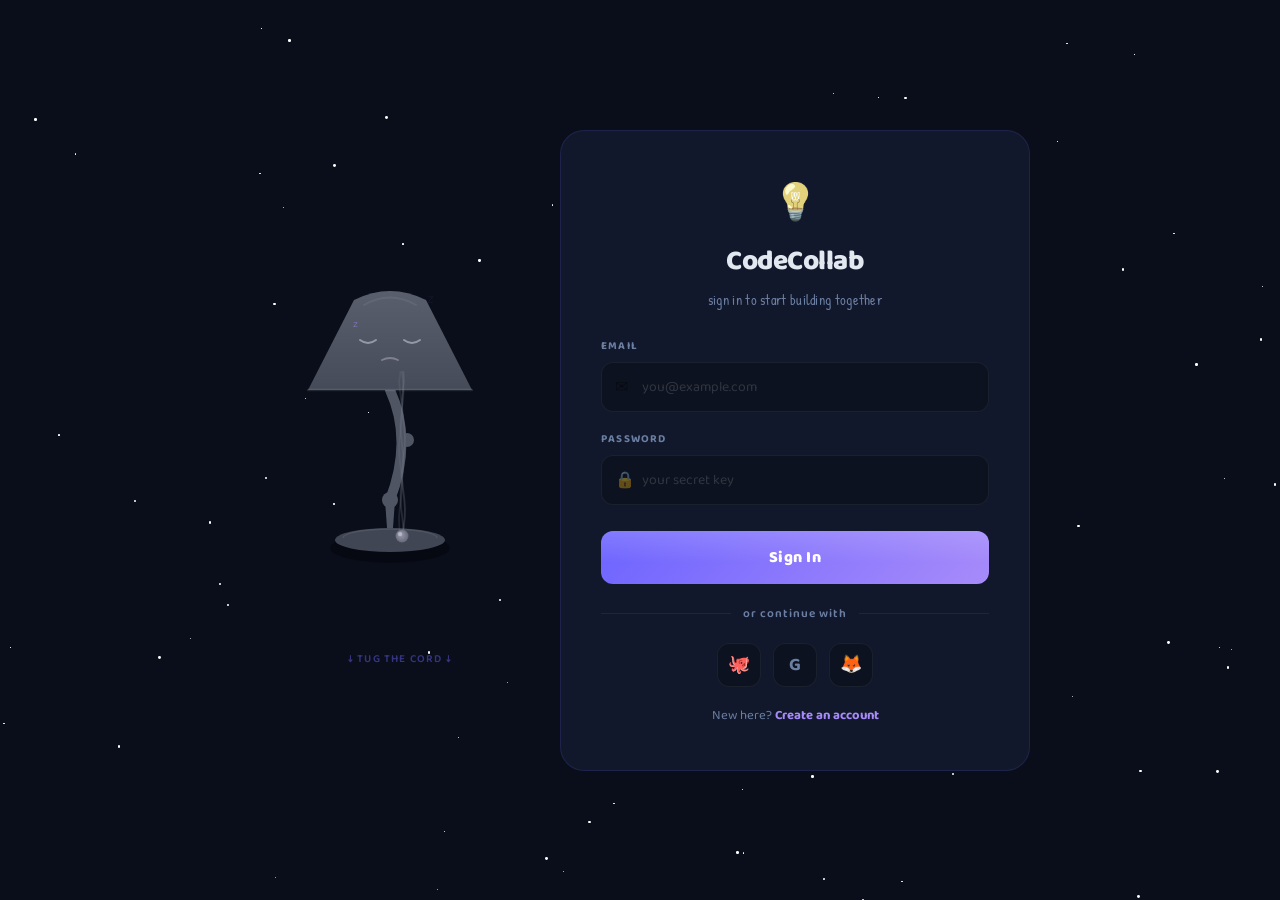
==== commit 2a9e15a8: "Fix double-percent escaping bug in JavaScript strings" ====
--- a/index.html
+++ b/index.html
@@ -213,12 +213,12 @@
 <script>
 /* === STARFIELD + SHOOTING STARS === */
 var sky=document.getElementById('sky');
-for(var i=0;i<100;i++){var s=document.createElement('div');s.className='star';var sz=Math.random()*2.5+0.5;s.style.cssText='width:'+sz+'px;height:'+sz+'px;left:'+Math.random()*100+'%%;top:'+Math.random()*100+'%%;--d:'+(2+Math.random()*5)+'s;--lo:'+(0.05+Math.random()*0.1)+';--hi:'+(0.3+Math.random()*0.6)+';animation-delay:'+Math.random()*5+'s;';sky.appendChild(s);}
-for(var i=0;i<4;i++){var s=document.createElement('div');s.className='shooting-star';s.style.cssText='left:'+(30+Math.random()*60)+'%%;top:'+Math.random()*30+'%%;--dur:'+(6+Math.random()*6)+'s;--delay:'+(i*3+Math.random()*3)+'s;';sky.appendChild(s);}
+for(var i=0;i<100;i++){var s=document.createElement('div');s.className='star';var sz=Math.random()*2.5+0.5;s.style.cssText='width:'+sz+'px;height:'+sz+'px;left:'+Math.random()*100+'%;top:'+Math.random()*100+'%;--d:'+(2+Math.random()*5)+'s;--lo:'+(0.05+Math.random()*0.1)+';--hi:'+(0.3+Math.random()*0.6)+';animation-delay:'+Math.random()*5+'s;';sky.appendChild(s);}
+for(var i=0;i<4;i++){var s=document.createElement('div');s.className='shooting-star';s.style.cssText='left:'+(30+Math.random()*60)+'%;top:'+Math.random()*30+'%;--dur:'+(6+Math.random()*6)+'s;--delay:'+(i*3+Math.random()*3)+'s;';sky.appendChild(s);}
 
 /* === FIREFLIES === */
 var fireflies=[];
-for(var i=0;i<12;i++){var f=document.createElement('div');f.className='firefly';var hue=Math.random()>0.5?'250,99%%,70%%':'175,80%%,60%%';f.style.background='radial-gradient(circle,hsla('+hue+',0.8),transparent)';f.style.width=f.style.height=(3+Math.random()*4)+'px';f.style.boxShadow='0 0 6px hsla('+hue+',0.5)';document.body.appendChild(f);fireflies.push({el:f,x:Math.random()*window.innerWidth,y:Math.random()*window.innerHeight,vx:(Math.random()-0.5)*0.6,vy:(Math.random()-0.5)*0.6,phase:Math.random()*Math.PI*2});}
+for(var i=0;i<12;i++){var f=document.createElement('div');f.className='firefly';var hue=Math.random()>0.5?'250,99%,70%':'175,80%,60%';f.style.background='radial-gradient(circle,hsla('+hue+',0.8),transparent)';f.style.width=f.style.height=(3+Math.random()*4)+'px';f.style.boxShadow='0 0 6px hsla('+hue+',0.5)';document.body.appendChild(f);fireflies.push({el:f,x:Math.random()*window.innerWidth,y:Math.random()*window.innerHeight,vx:(Math.random()-0.5)*0.6,vy:(Math.random()-0.5)*0.6,phase:Math.random()*Math.PI*2});}
 function updateFireflies(t){for(var i=0;i<fireflies.length;i++){var ff=fireflies[i];ff.x+=ff.vx+Math.sin(t*0.001+ff.phase)*0.3;ff.y+=ff.vy+Math.cos(t*0.0013+ff.phase)*0.3;if(ff.x<0)ff.x=window.innerWidth;if(ff.x>window.innerWidth)ff.x=0;if(ff.y<0)ff.y=window.innerHeight;if(ff.y>window.innerHeight)ff.y=0;var pulse=0.3+0.7*(0.5+0.5*Math.sin(t*0.003+ff.phase));ff.el.style.transform='translate('+ff.x+'px,'+ff.y+'px)';ff.el.style.opacity=lampOn?pulse:0;}}
 
 /* === MOTHS === */
@@ -332,7 +332,7 @@
     [-1,1].forEach(function(side){
       var ex=LX+side*eyeSpacing;
       ctx.beginPath();ctx.moveTo(ex-8,cy-2);ctx.quadraticCurveTo(ex,cy+4,ex+8,cy-2);ctx.strokeStyle='rgba(220,220,240,'+(0.5*sleepT)+')';ctx.lineWidth=2;ctx.stroke();
-      if(sleepT>0.5){var zt=(ts*0.001+side)%%3;ctx.font=(10+zt*2)+"px 'Baloo 2'";ctx.fillStyle='rgba(167,139,250,'+Math.max(0,0.5-zt*0.2)+')';ctx.fillText('z',ex+side*15,cy-12-zt*12);}
+      if(sleepT>0.5){var zt=(ts*0.001+side)%3;ctx.font=(10+zt*2)+"px 'Baloo 2'";ctx.fillStyle='rgba(167,139,250,'+Math.max(0,0.5-zt*0.2)+')';ctx.fillText('z',ex+side*15,cy-12-zt*12);}
     });
     ctx.beginPath();ctx.moveTo(LX-8,cy+18);ctx.quadraticCurveTo(LX,cy+14,LX+8,cy+18);ctx.strokeStyle='rgba(220,220,240,'+(0.35*sleepT)+')';ctx.lineWidth=1.8;ctx.stroke();
   }else{
@@ -350,7 +350,7 @@
 
 function drawSparkle(x,y,size,alpha){ctx.save();ctx.translate(x,y);ctx.strokeStyle='rgba(167,139,250,'+alpha+')';ctx.lineWidth=1.5;ctx.beginPath();ctx.moveTo(0,-size);ctx.lineTo(0,size);ctx.moveTo(-size,0);ctx.lineTo(size,0);var d=size*0.6;ctx.moveTo(-d,-d);ctx.lineTo(d,d);ctx.moveTo(d,-d);ctx.lineTo(-d,d);ctx.stroke();ctx.restore();}
 
-function drawParticlesOnCanvas(){updateParticles();for(var i=0;i<particles.length;i++){var p=particles[i];ctx.beginPath();ctx.arc(p.x,p.y,p.r*p.life,0,Math.PI*2);ctx.fillStyle='hsla('+p.hue+',80%%,70%%,'+(p.life*0.8)+')';ctx.fill();}}
+function drawParticlesOnCanvas(){updateParticles();for(var i=0;i<particles.length;i++){var p=particles[i];ctx.beginPath();ctx.arc(p.x,p.y,p.r*p.life,0,Math.PI*2);ctx.fillStyle='hsla('+p.hue+',80%,70%,'+(p.life*0.8)+')';ctx.fill();}}
 
 function drawRope(){for(var strand=-1;strand<=1;strand++){ctx.beginPath();ctx.moveTo(pts[0].x+strand*1.5,pts[0].y);for(var i=1;i<pts.length;i++){var wave=Math.sin(i*0.8+strand*2)*1.5;ctx.lineTo(pts[i].x+strand*1.5+wave,pts[i].y);}ctx.strokeStyle='rgba('+(lerp(120,167,T)|0)+','+(lerp(125,139,T)|0)+','+(lerp(140,250,T)|0)+','+(0.25+strand*0.05)+')';ctx.lineWidth=1.8;ctx.stroke();}}
 
@@ -371,4 +371,4 @@
 document.getElementById('login-btn').addEventListener('click',function(e){var r=this.getBoundingClientRect();var ripple=document.createElement('div');ripple.className='ripple';var size=Math.max(r.width,r.height)*2;ripple.style.cssText='width:'+size+'px;height:'+size+'px;left:'+(e.clientX-r.left-size/2)+'px;top:'+(e.clientY-r.top-size/2)+'px;';document.getElementById('ripple-box').appendChild(ripple);setTimeout(function(){ripple.remove();},600);});
 </script>
 </body>
-</html>+</html>
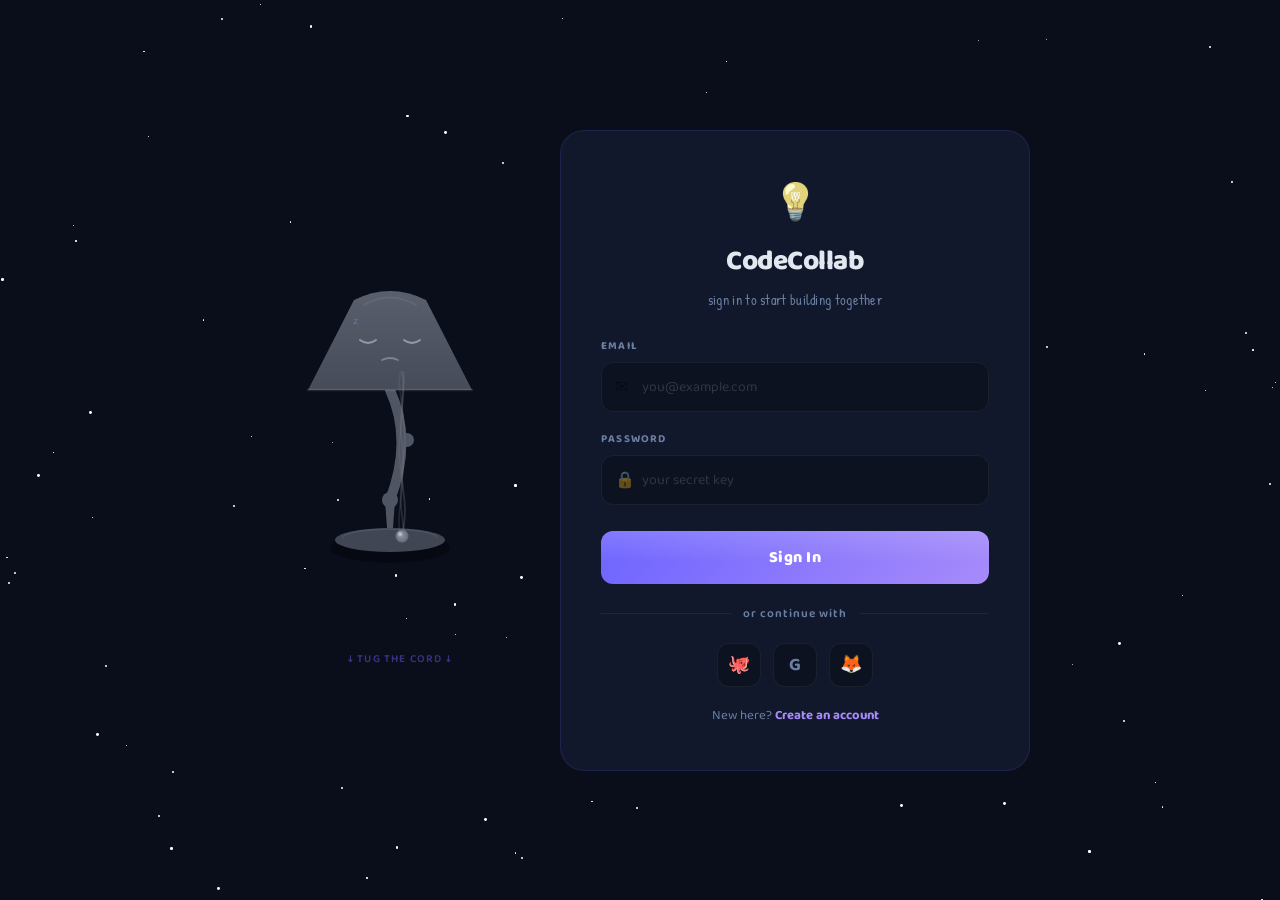
==== commit 09632250: "Fix negative radius bug in particle drawing (IndexSizeError) Co-Authored-By: Unknown <manuel.calvort" ====
--- a/index.html
+++ b/index.html
@@ -350,7 +350,7 @@
 
 function drawSparkle(x,y,size,alpha){ctx.save();ctx.translate(x,y);ctx.strokeStyle='rgba(167,139,250,'+alpha+')';ctx.lineWidth=1.5;ctx.beginPath();ctx.moveTo(0,-size);ctx.lineTo(0,size);ctx.moveTo(-size,0);ctx.lineTo(size,0);var d=size*0.6;ctx.moveTo(-d,-d);ctx.lineTo(d,d);ctx.moveTo(d,-d);ctx.lineTo(-d,d);ctx.stroke();ctx.restore();}
 
-function drawParticlesOnCanvas(){updateParticles();for(var i=0;i<particles.length;i++){var p=particles[i];ctx.beginPath();ctx.arc(p.x,p.y,p.r*p.life,0,Math.PI*2);ctx.fillStyle='hsla('+p.hue+',80%,70%,'+(p.life*0.8)+')';ctx.fill();}}
+function drawParticlesOnCanvas(){updateParticles();for(var i=0;i<particles.length;i++){var p=particles[i];var pr=Math.max(0,p.r*p.life);if(pr<0.01)continue;ctx.beginPath();ctx.arc(p.x,p.y,pr,0,Math.PI*2);ctx.fillStyle='hsla('+p.hue+',80%,70%,'+(Math.max(0,p.life)*0.8)+')';ctx.fill();}}
 
 function drawRope(){for(var strand=-1;strand<=1;strand++){ctx.beginPath();ctx.moveTo(pts[0].x+strand*1.5,pts[0].y);for(var i=1;i<pts.length;i++){var wave=Math.sin(i*0.8+strand*2)*1.5;ctx.lineTo(pts[i].x+strand*1.5+wave,pts[i].y);}ctx.strokeStyle='rgba('+(lerp(120,167,T)|0)+','+(lerp(125,139,T)|0)+','+(lerp(140,250,T)|0)+','+(0.25+strand*0.05)+')';ctx.lineWidth=1.8;ctx.stroke();}}
 
